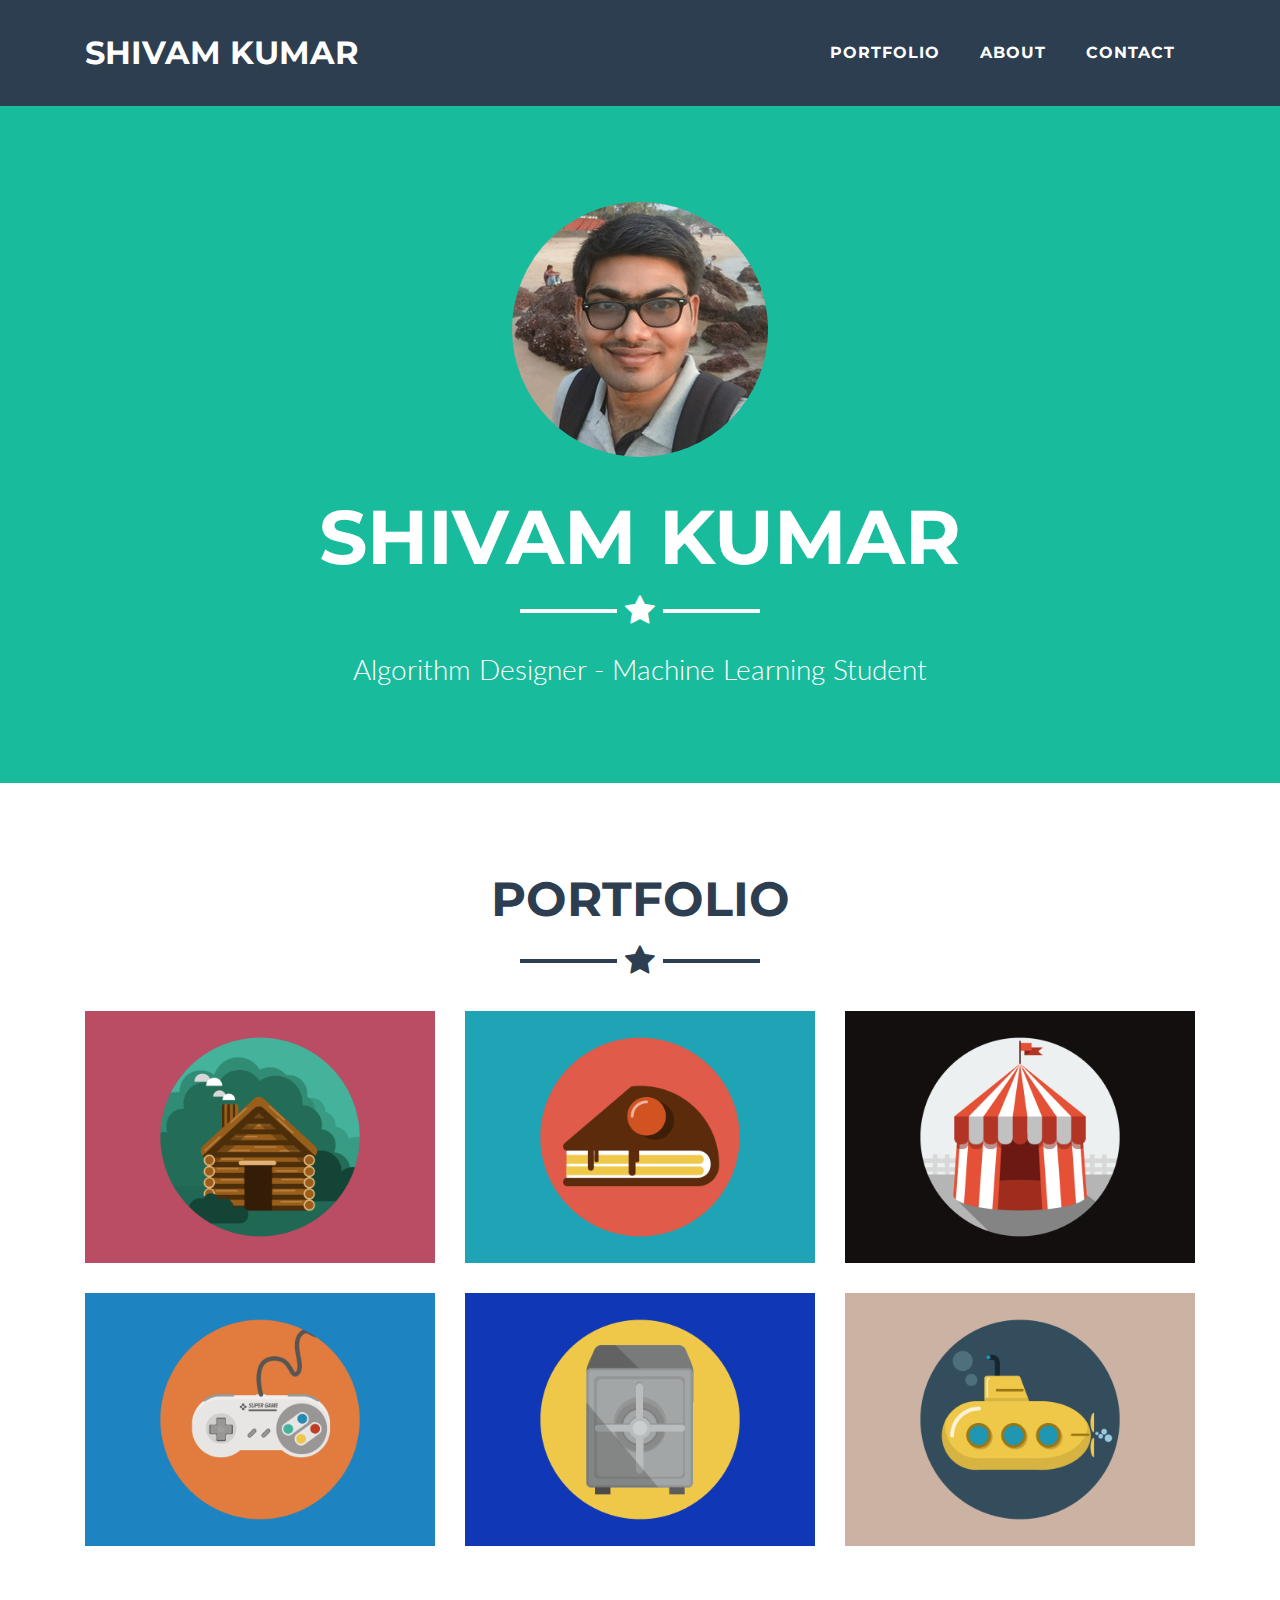
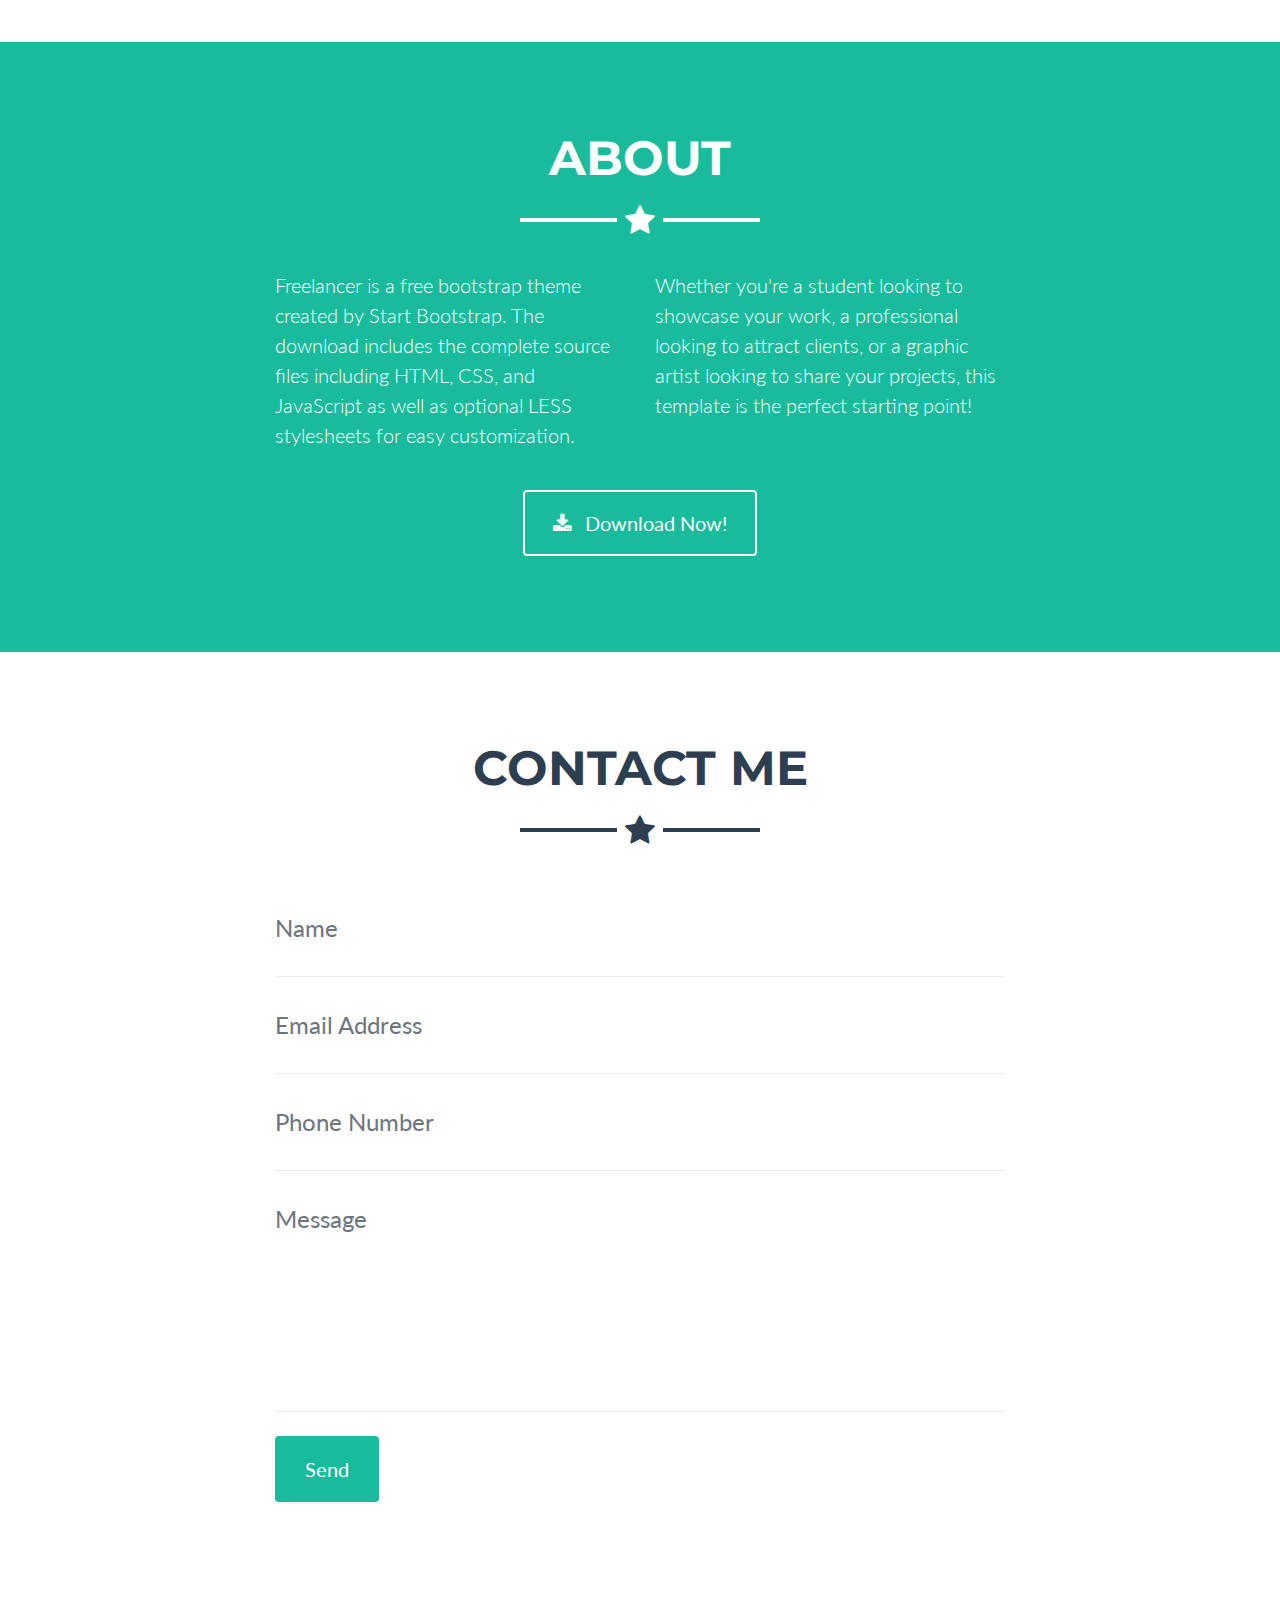
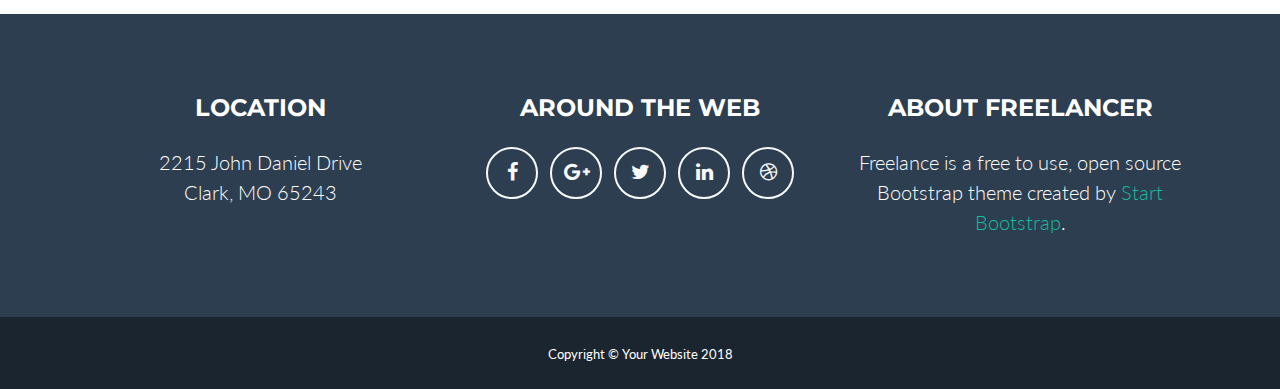
==== index.html @ f384fdad "Changed name and dp" ====
<!DOCTYPE html>
<html lang="en">

  <head>

    <meta charset="utf-8">
    <meta name="viewport" content="width=device-width, initial-scale=1, shrink-to-fit=no">
    <meta name="description" content="">
    <meta name="author" content="">

    <title>Shivam Kumar</title>

    <!-- Bootstrap core CSS -->
    <link href="vendor/bootstrap/css/bootstrap.min.css" rel="stylesheet">

    <!-- Custom fonts for this template -->
    <link href="vendor/font-awesome/css/font-awesome.min.css" rel="stylesheet" type="text/css">
    <link href="https://fonts.googleapis.com/css?family=Montserrat:400,700" rel="stylesheet" type="text/css">
    <link href="https://fonts.googleapis.com/css?family=Lato:400,700,400italic,700italic" rel="stylesheet" type="text/css">

    <!-- Plugin CSS -->
    <link href="vendor/magnific-popup/magnific-popup.css" rel="stylesheet" type="text/css">

    <!-- Custom styles for this template -->
    <link href="css/freelancer.min.css" rel="stylesheet">

  </head>

  <body id="page-top">

    <!-- Navigation -->
    <nav class="navbar navbar-expand-lg bg-secondary fixed-top text-uppercase" id="mainNav">
      <div class="container">
        <a class="navbar-brand js-scroll-trigger" href="#page-top">Shivam Kumar</a>
        <button class="navbar-toggler navbar-toggler-right text-uppercase bg-primary text-white rounded" type="button" data-toggle="collapse" data-target="#navbarResponsive" aria-controls="navbarResponsive" aria-expanded="false" aria-label="Toggle navigation">
          Menu
          <i class="fa fa-bars"></i>
        </button>
        <div class="collapse navbar-collapse" id="navbarResponsive">
          <ul class="navbar-nav ml-auto">
            <li class="nav-item mx-0 mx-lg-1">
              <a class="nav-link py-3 px-0 px-lg-3 rounded js-scroll-trigger" href="#portfolio">Portfolio</a>
            </li>
            <li class="nav-item mx-0 mx-lg-1">
              <a class="nav-link py-3 px-0 px-lg-3 rounded js-scroll-trigger" href="#about">About</a>
            </li>
            <li class="nav-item mx-0 mx-lg-1">
              <a class="nav-link py-3 px-0 px-lg-3 rounded js-scroll-trigger" href="#contact">Contact</a>
            </li>
          </ul>
        </div>
      </div>
    </nav>

    <!-- Header -->
    <header class="masthead bg-primary text-white text-center">
      <div class="container">
        <img class="img-fluid mb-5 d-block mx-auto rounded-circle" src="img/profile.png" alt="">
        <h1 class="text-uppercase mb-0">Shivam Kumar</h1>
        <hr class="star-light">
        <h2 class="font-weight-light mb-0">Algorithm Designer - Machine Learning Student </h2>
      </div>
    </header>

    <!-- Portfolio Grid Section -->
    <section class="portfolio" id="portfolio">
      <div class="container">
        <h2 class="text-center text-uppercase text-secondary mb-0">Portfolio</h2>
        <hr class="star-dark mb-5">
        <div class="row">
          <div class="col-md-6 col-lg-4">
            <a class="portfolio-item d-block mx-auto" href="#portfolio-modal-1">
              <div class="portfolio-item-caption d-flex position-absolute h-100 w-100">
                <div class="portfolio-item-caption-content my-auto w-100 text-center text-white">
                  <i class="fa fa-search-plus fa-3x"></i>
                </div>
              </div>
              <img class="img-fluid" src="img/portfolio/cabin.png" alt="">
            </a>
          </div>
          <div class="col-md-6 col-lg-4">
            <a class="portfolio-item d-block mx-auto" href="#portfolio-modal-2">
              <div class="portfolio-item-caption d-flex position-absolute h-100 w-100">
                <div class="portfolio-item-caption-content my-auto w-100 text-center text-white">
                  <i class="fa fa-search-plus fa-3x"></i>
                </div>
              </div>
              <img class="img-fluid" src="img/portfolio/cake.png" alt="">
            </a>
          </div>
          <div class="col-md-6 col-lg-4">
            <a class="portfolio-item d-block mx-auto" href="#portfolio-modal-3">
              <div class="portfolio-item-caption d-flex position-absolute h-100 w-100">
                <div class="portfolio-item-caption-content my-auto w-100 text-center text-white">
                  <i class="fa fa-search-plus fa-3x"></i>
                </div>
              </div>
              <img class="img-fluid" src="img/portfolio/circus.png" alt="">
            </a>
          </div>
          <div class="col-md-6 col-lg-4">
            <a class="portfolio-item d-block mx-auto" href="#portfolio-modal-4">
              <div class="portfolio-item-caption d-flex position-absolute h-100 w-100">
                <div class="portfolio-item-caption-content my-auto w-100 text-center text-white">
                  <i class="fa fa-search-plus fa-3x"></i>
                </div>
              </div>
              <img class="img-fluid" src="img/portfolio/game.png" alt="">
            </a>
          </div>
          <div class="col-md-6 col-lg-4">
            <a class="portfolio-item d-block mx-auto" href="#portfolio-modal-5">
              <div class="portfolio-item-caption d-flex position-absolute h-100 w-100">
                <div class="portfolio-item-caption-content my-auto w-100 text-center text-white">
                  <i class="fa fa-search-plus fa-3x"></i>
                </div>
              </div>
              <img class="img-fluid" src="img/portfolio/safe.png" alt="">
            </a>
          </div>
          <div class="col-md-6 col-lg-4">
            <a class="portfolio-item d-block mx-auto" href="#portfolio-modal-6">
              <div class="portfolio-item-caption d-flex position-absolute h-100 w-100">
                <div class="portfolio-item-caption-content my-auto w-100 text-center text-white">
                  <i class="fa fa-search-plus fa-3x"></i>
                </div>
              </div>
              <img class="img-fluid" src="img/portfolio/submarine.png" alt="">
            </a>
          </div>
        </div>
      </div>
    </section>

    <!-- About Section -->
    <section class="bg-primary text-white mb-0" id="about">
      <div class="container">
        <h2 class="text-center text-uppercase text-white">About</h2>
        <hr class="star-light mb-5">
        <div class="row">
          <div class="col-lg-4 ml-auto">
            <p class="lead">Freelancer is a free bootstrap theme created by Start Bootstrap. The download includes the complete source files including HTML, CSS, and JavaScript as well as optional LESS stylesheets for easy customization.</p>
          </div>
          <div class="col-lg-4 mr-auto">
            <p class="lead">Whether you're a student looking to showcase your work, a professional looking to attract clients, or a graphic artist looking to share your projects, this template is the perfect starting point!</p>
          </div>
        </div>
        <div class="text-center mt-4">
          <a class="btn btn-xl btn-outline-light" href="#">
            <i class="fa fa-download mr-2"></i>
            Download Now!
          </a>
        </div>
      </div>
    </section>

    <!-- Contact Section -->
    <section id="contact">
      <div class="container">
        <h2 class="text-center text-uppercase text-secondary mb-0">Contact Me</h2>
        <hr class="star-dark mb-5">
        <div class="row">
          <div class="col-lg-8 mx-auto">
            <!-- To configure the contact form email address, go to mail/contact_me.php and update the email address in the PHP file on line 19. -->
            <!-- The form should work on most web servers, but if the form is not working you may need to configure your web server differently. -->
            <form name="sentMessage" id="contactForm" novalidate="novalidate">
              <div class="control-group">
                <div class="form-group floating-label-form-group controls mb-0 pb-2">
                  <label>Name</label>
                  <input class="form-control" id="name" type="text" placeholder="Name" required="required" data-validation-required-message="Please enter your name.">
                  <p class="help-block text-danger"></p>
                </div>
              </div>
              <div class="control-group">
                <div class="form-group floating-label-form-group controls mb-0 pb-2">
                  <label>Email Address</label>
                  <input class="form-control" id="email" type="email" placeholder="Email Address" required="required" data-validation-required-message="Please enter your email address.">
                  <p class="help-block text-danger"></p>
                </div>
              </div>
              <div class="control-group">
                <div class="form-group floating-label-form-group controls mb-0 pb-2">
                  <label>Phone Number</label>
                  <input class="form-control" id="phone" type="tel" placeholder="Phone Number" required="required" data-validation-required-message="Please enter your phone number.">
                  <p class="help-block text-danger"></p>
                </div>
              </div>
              <div class="control-group">
                <div class="form-group floating-label-form-group controls mb-0 pb-2">
                  <label>Message</label>
                  <textarea class="form-control" id="message" rows="5" placeholder="Message" required="required" data-validation-required-message="Please enter a message."></textarea>
                  <p class="help-block text-danger"></p>
                </div>
              </div>
              <br>
              <div id="success"></div>
              <div class="form-group">
                <button type="submit" class="btn btn-primary btn-xl" id="sendMessageButton">Send</button>
              </div>
            </form>
          </div>
        </div>
      </div>
    </section>

    <!-- Footer -->
    <footer class="footer text-center">
      <div class="container">
        <div class="row">
          <div class="col-md-4 mb-5 mb-lg-0">
            <h4 class="text-uppercase mb-4">Location</h4>
            <p class="lead mb-0">2215 John Daniel Drive
              <br>Clark, MO 65243</p>
          </div>
          <div class="col-md-4 mb-5 mb-lg-0">
            <h4 class="text-uppercase mb-4">Around the Web</h4>
            <ul class="list-inline mb-0">
              <li class="list-inline-item">
                <a class="btn btn-outline-light btn-social text-center rounded-circle" href="#">
                  <i class="fa fa-fw fa-facebook"></i>
                </a>
              </li>
              <li class="list-inline-item">
                <a class="btn btn-outline-light btn-social text-center rounded-circle" href="#">
                  <i class="fa fa-fw fa-google-plus"></i>
                </a>
              </li>
              <li class="list-inline-item">
                <a class="btn btn-outline-light btn-social text-center rounded-circle" href="#">
                  <i class="fa fa-fw fa-twitter"></i>
                </a>
              </li>
              <li class="list-inline-item">
                <a class="btn btn-outline-light btn-social text-center rounded-circle" href="#">
                  <i class="fa fa-fw fa-linkedin"></i>
                </a>
              </li>
              <li class="list-inline-item">
                <a class="btn btn-outline-light btn-social text-center rounded-circle" href="#">
                  <i class="fa fa-fw fa-dribbble"></i>
                </a>
              </li>
            </ul>
          </div>
          <div class="col-md-4">
            <h4 class="text-uppercase mb-4">About Freelancer</h4>
            <p class="lead mb-0">Freelance is a free to use, open source Bootstrap theme created by
              <a href="http://startbootstrap.com">Start Bootstrap</a>.</p>
          </div>
        </div>
      </div>
    </footer>

    <div class="copyright py-4 text-center text-white">
      <div class="container">
        <small>Copyright &copy; Your Website 2018</small>
      </div>
    </div>

    <!-- Scroll to Top Button (Only visible on small and extra-small screen sizes) -->
    <div class="scroll-to-top d-lg-none position-fixed ">
      <a class="js-scroll-trigger d-block text-center text-white rounded" href="#page-top">
        <i class="fa fa-chevron-up"></i>
      </a>
    </div>

    <!-- Portfolio Modals -->

    <!-- Portfolio Modal 1 -->
    <div class="portfolio-modal mfp-hide" id="portfolio-modal-1">
      <div class="portfolio-modal-dialog bg-white">
        <a class="close-button d-none d-md-block portfolio-modal-dismiss" href="#">
          <i class="fa fa-3x fa-times"></i>
        </a>
        <div class="container text-center">
          <div class="row">
            <div class="col-lg-8 mx-auto">
              <h2 class="text-secondary text-uppercase mb-0">Project Name</h2>
              <hr class="star-dark mb-5">
              <img class="img-fluid mb-5" src="img/portfolio/cabin.png" alt="">
              <p class="mb-5">Lorem ipsum dolor sit amet, consectetur adipisicing elit. Mollitia neque assumenda ipsam nihil, molestias magnam, recusandae quos quis inventore quisquam velit asperiores, vitae? Reprehenderit soluta, eos quod consequuntur itaque. Nam.</p>
              <a class="btn btn-primary btn-lg rounded-pill portfolio-modal-dismiss" href="#">
                <i class="fa fa-close"></i>
                Close Project</a>
            </div>
          </div>
        </div>
      </div>
    </div>

    <!-- Portfolio Modal 2 -->
    <div class="portfolio-modal mfp-hide" id="portfolio-modal-2">
      <div class="portfolio-modal-dialog bg-white">
        <a class="close-button d-none d-md-block portfolio-modal-dismiss" href="#">
          <i class="fa fa-3x fa-times"></i>
        </a>
        <div class="container text-center">
          <div class="row">
            <div class="col-lg-8 mx-auto">
              <h2 class="text-secondary text-uppercase mb-0">Project Name</h2>
              <hr class="star-dark mb-5">
              <img class="img-fluid mb-5" src="img/portfolio/cake.png" alt="">
              <p class="mb-5">Lorem ipsum dolor sit amet, consectetur adipisicing elit. Mollitia neque assumenda ipsam nihil, molestias magnam, recusandae quos quis inventore quisquam velit asperiores, vitae? Reprehenderit soluta, eos quod consequuntur itaque. Nam.</p>
              <a class="btn btn-primary btn-lg rounded-pill portfolio-modal-dismiss" href="#">
                <i class="fa fa-close"></i>
                Close Project</a>
            </div>
          </div>
        </div>
      </div>
    </div>

    <!-- Portfolio Modal 3 -->
    <div class="portfolio-modal mfp-hide" id="portfolio-modal-3">
      <div class="portfolio-modal-dialog bg-white">
        <a class="close-button d-none d-md-block portfolio-modal-dismiss" href="#">
          <i class="fa fa-3x fa-times"></i>
        </a>
        <div class="container text-center">
          <div class="row">
            <div class="col-lg-8 mx-auto">
              <h2 class="text-secondary text-uppercase mb-0">Project Name</h2>
              <hr class="star-dark mb-5">
              <img class="img-fluid mb-5" src="img/portfolio/circus.png" alt="">
              <p class="mb-5">Lorem ipsum dolor sit amet, consectetur adipisicing elit. Mollitia neque assumenda ipsam nihil, molestias magnam, recusandae quos quis inventore quisquam velit asperiores, vitae? Reprehenderit soluta, eos quod consequuntur itaque. Nam.</p>
              <a class="btn btn-primary btn-lg rounded-pill portfolio-modal-dismiss" href="#">
                <i class="fa fa-close"></i>
                Close Project</a>
            </div>
          </div>
        </div>
      </div>
    </div>

    <!-- Portfolio Modal 4 -->
    <div class="portfolio-modal mfp-hide" id="portfolio-modal-4">
      <div class="portfolio-modal-dialog bg-white">
        <a class="close-button d-none d-md-block portfolio-modal-dismiss" href="#">
          <i class="fa fa-3x fa-times"></i>
        </a>
        <div class="container text-center">
          <div class="row">
            <div class="col-lg-8 mx-auto">
              <h2 class="text-secondary text-uppercase mb-0">Project Name</h2>
              <hr class="star-dark mb-5">
              <img class="img-fluid mb-5" src="img/portfolio/game.png" alt="">
              <p class="mb-5">Lorem ipsum dolor sit amet, consectetur adipisicing elit. Mollitia neque assumenda ipsam nihil, molestias magnam, recusandae quos quis inventore quisquam velit asperiores, vitae? Reprehenderit soluta, eos quod consequuntur itaque. Nam.</p>
              <a class="btn btn-primary btn-lg rounded-pill portfolio-modal-dismiss" href="#">
                <i class="fa fa-close"></i>
                Close Project</a>
            </div>
          </div>
        </div>
      </div>
    </div>

    <!-- Portfolio Modal 5 -->
    <div class="portfolio-modal mfp-hide" id="portfolio-modal-5">
      <div class="portfolio-modal-dialog bg-white">
        <a class="close-button d-none d-md-block portfolio-modal-dismiss" href="#">
          <i class="fa fa-3x fa-times"></i>
        </a>
        <div class="container text-center">
          <div class="row">
            <div class="col-lg-8 mx-auto">
              <h2 class="text-secondary text-uppercase mb-0">Project Name</h2>
              <hr class="star-dark mb-5">
              <img class="img-fluid mb-5" src="img/portfolio/safe.png" alt="">
              <p class="mb-5">Lorem ipsum dolor sit amet, consectetur adipisicing elit. Mollitia neque assumenda ipsam nihil, molestias magnam, recusandae quos quis inventore quisquam velit asperiores, vitae? Reprehenderit soluta, eos quod consequuntur itaque. Nam.</p>
              <a class="btn btn-primary btn-lg rounded-pill portfolio-modal-dismiss" href="#">
                <i class="fa fa-close"></i>
                Close Project</a>
            </div>
          </div>
        </div>
      </div>
    </div>

    <!-- Portfolio Modal 6 -->
    <div class="portfolio-modal mfp-hide" id="portfolio-modal-6">
      <div class="portfolio-modal-dialog bg-white">
        <a class="close-button d-none d-md-block portfolio-modal-dismiss" href="#">
          <i class="fa fa-3x fa-times"></i>
        </a>
        <div class="container text-center">
          <div class="row">
            <div class="col-lg-8 mx-auto">
              <h2 class="text-secondary text-uppercase mb-0">Project Name</h2>
              <hr class="star-dark mb-5">
              <img class="img-fluid mb-5" src="img/portfolio/submarine.png" alt="">
              <p class="mb-5">Lorem ipsum dolor sit amet, consectetur adipisicing elit. Mollitia neque assumenda ipsam nihil, molestias magnam, recusandae quos quis inventore quisquam velit asperiores, vitae? Reprehenderit soluta, eos quod consequuntur itaque. Nam.</p>
              <a class="btn btn-primary btn-lg rounded-pill portfolio-modal-dismiss" href="#">
                <i class="fa fa-close"></i>
                Close Project</a>
            </div>
          </div>
        </div>
      </div>
    </div>

    <!-- Bootstrap core JavaScript -->
    <script src="vendor/jquery/jquery.min.js"></script>
    <script src="vendor/bootstrap/js/bootstrap.bundle.min.js"></script>

    <!-- Plugin JavaScript -->
    <script src="vendor/jquery-easing/jquery.easing.min.js"></script>
    <script src="vendor/magnific-popup/jquery.magnific-popup.min.js"></script>

    <!-- Contact Form JavaScript -->
    <script src="js/jqBootstrapValidation.js"></script>
    <script src="js/contact_me.js"></script>

    <!-- Custom scripts for this template -->
    <script src="js/freelancer.min.js"></script>

  </body>

</html>
---- css/freelancer.min.css ----
body{font-family:Lato}h1,h2,h3,h4,h5,h6{font-weight:700;font-family:Montserrat}hr.star-dark,hr.star-light{max-width:15rem;padding:0;text-align:center;border:none;border-top:solid .25rem;margin-top:2.5rem;margin-bottom:2.5rem}hr.star-dark:after,hr.star-light:after{position:relative;top:-.8em;display:inline-block;padding:0 .25em;content:'\f005';font-family:FontAwesome;font-size:2em}hr.star-light{border-color:#fff}hr.star-light:after{color:#fff;background-color:#18bc9c}hr.star-dark{border-color:#2c3e50}hr.star-dark:after{color:#2c3e50;background-color:#fff}section{padding:6rem 0}section h2{font-size:2.25rem;line-height:2rem}@media (min-width:992px){section h2{font-size:3rem;line-height:2.5rem}}.btn-xl{padding:1rem 1.75rem;font-size:1.25rem}.btn-social{width:3.25rem;height:3.25rem;font-size:1.25rem;line-height:2rem}.scroll-to-top{z-index:1042;right:1rem;bottom:1rem;display:none}.scroll-to-top a{width:3.5rem;height:3.5rem;background-color:rgba(33,37,41,.5);line-height:3.1rem}#mainNav{padding-top:1rem;padding-bottom:1rem;font-weight:700;font-family:Montserrat}#mainNav .navbar-brand{color:#fff}#mainNav .navbar-nav{margin-top:1rem;letter-spacing:.0625rem}#mainNav .navbar-nav li.nav-item a.nav-link{color:#fff}#mainNav .navbar-nav li.nav-item a.nav-link:hover{color:#18bc9c}#mainNav .navbar-nav li.nav-item a.nav-link:active,#mainNav .navbar-nav li.nav-item a.nav-link:focus{color:#fff}#mainNav .navbar-nav li.nav-item a.nav-link.active{color:#18bc9c}#mainNav .navbar-toggler{font-size:80%;padding:.8rem}@media (min-width:992px){#mainNav{padding-top:1.5rem;padding-bottom:1.5rem;-webkit-transition:padding-top .3s,padding-bottom .3s;-moz-transition:padding-top .3s,padding-bottom .3s;transition:padding-top .3s,padding-bottom .3s}#mainNav .navbar-brand{font-size:2em;-webkit-transition:font-size .3s;-moz-transition:font-size .3s;transition:font-size .3s}#mainNav .navbar-nav{margin-top:0}#mainNav .navbar-nav>li.nav-item>a.nav-link.active{color:#fff;background:#18bc9c}#mainNav .navbar-nav>li.nav-item>a.nav-link.active:active,#mainNav .navbar-nav>li.nav-item>a.nav-link.active:focus,#mainNav .navbar-nav>li.nav-item>a.nav-link.active:hover{color:#fff;background:#18bc9c}#mainNav.navbar-shrink{padding-top:.5rem;padding-bottom:.5rem}#mainNav.navbar-shrink .navbar-brand{font-size:1.5em}}header.masthead{padding-top:calc(6rem + 72px);padding-bottom:6rem}header.masthead h1{font-size:3rem;line-height:3rem}header.masthead h2{font-size:1.3rem;font-family:Lato}@media (min-width:992px){header.masthead{padding-top:calc(6rem + 106px);padding-bottom:6rem}header.masthead h1{font-size:4.75em;line-height:4rem}header.masthead h2{font-size:1.75em}}.portfolio{margin-bottom:-15px}.portfolio .portfolio-item{position:relative;display:block;max-width:25rem;margin-bottom:15px}.portfolio .portfolio-item .portfolio-item-caption{-webkit-transition:all ease .5s;-moz-transition:all ease .5s;transition:all ease .5s;opacity:0;background-color:rgba(24,188,156,.9)}.portfolio .portfolio-item .portfolio-item-caption:hover{opacity:1}.portfolio .portfolio-item .portfolio-item-caption .portfolio-item-caption-content{font-size:1.5rem}@media (min-width:576px){.portfolio{margin-bottom:-30px}.portfolio .portfolio-item{margin-bottom:30px}}.portfolio-modal .portfolio-modal-dialog{padding:3rem 1rem;min-height:calc(100vh - 2rem);margin:1rem calc(1rem - 8px);position:relative;z-index:2;-moz-box-shadow:0 0 3rem 1rem rgba(0,0,0,.5);-webkit-box-shadow:0 0 3rem 1rem rgba(0,0,0,.5);box-shadow:0 0 3rem 1rem rgba(0,0,0,.5)}.portfolio-modal .portfolio-modal-dialog .close-button{position:absolute;top:2rem;right:2rem}.portfolio-modal .portfolio-modal-dialog .close-button i{line-height:38px}.portfolio-modal .portfolio-modal-dialog h2{font-size:2rem}@media (min-width:768px){.portfolio-modal .portfolio-modal-dialog{min-height:100vh;padding:5rem;margin:3rem calc(3rem - 8px)}.portfolio-modal .portfolio-modal-dialog h2{font-size:3rem}}.floating-label-form-group{position:relative;border-bottom:1px solid #e9ecef}.floating-label-form-group input,.floating-label-form-group textarea{font-size:1.5em;position:relative;z-index:1;padding-right:0;padding-left:0;resize:none;border:none;border-radius:0;background:0 0;box-shadow:none!important}.floating-label-form-group label{font-size:.85em;line-height:1.764705882em;position:relative;z-index:0;top:2em;display:block;margin:0;-webkit-transition:top .3s ease,opacity .3s ease;-moz-transition:top .3s ease,opacity .3s ease;-ms-transition:top .3s ease,opacity .3s ease;transition:top .3s ease,opacity .3s ease;vertical-align:middle;vertical-align:baseline;opacity:0}.floating-label-form-group:not(:first-child){padding-left:14px;border-left:1px solid #e9ecef}.floating-label-form-group-with-value label{top:0;opacity:1}.floating-label-form-group-with-focus label{color:#18bc9c}form .row:first-child .floating-label-form-group{border-top:1px solid #e9ecef}.footer{padding-top:5rem;padding-bottom:5rem;background-color:#2c3e50;color:#fff}.copyright{background-color:#1a252f}a{color:#18bc9c}a:active,a:focus,a:hover{color:#128f76}.btn{border-width:2px}.bg-primary{background-color:#18bc9c!important}.bg-secondary{background-color:#2c3e50!important}.text-primary{color:#18bc9c!important}.text-secondary{color:#2c3e50!important}.btn-primary{background-color:#18bc9c;border-color:#18bc9c}.btn-primary:active,.btn-primary:focus,.btn-primary:hover{background-color:#128f76;border-color:#128f76}.btn-secondary{background-color:#2c3e50;border-color:#2c3e50}.btn-secondary:active,.btn-secondary:focus,.btn-secondary:hover{background-color:#1a252f;border-color:#1a252f}
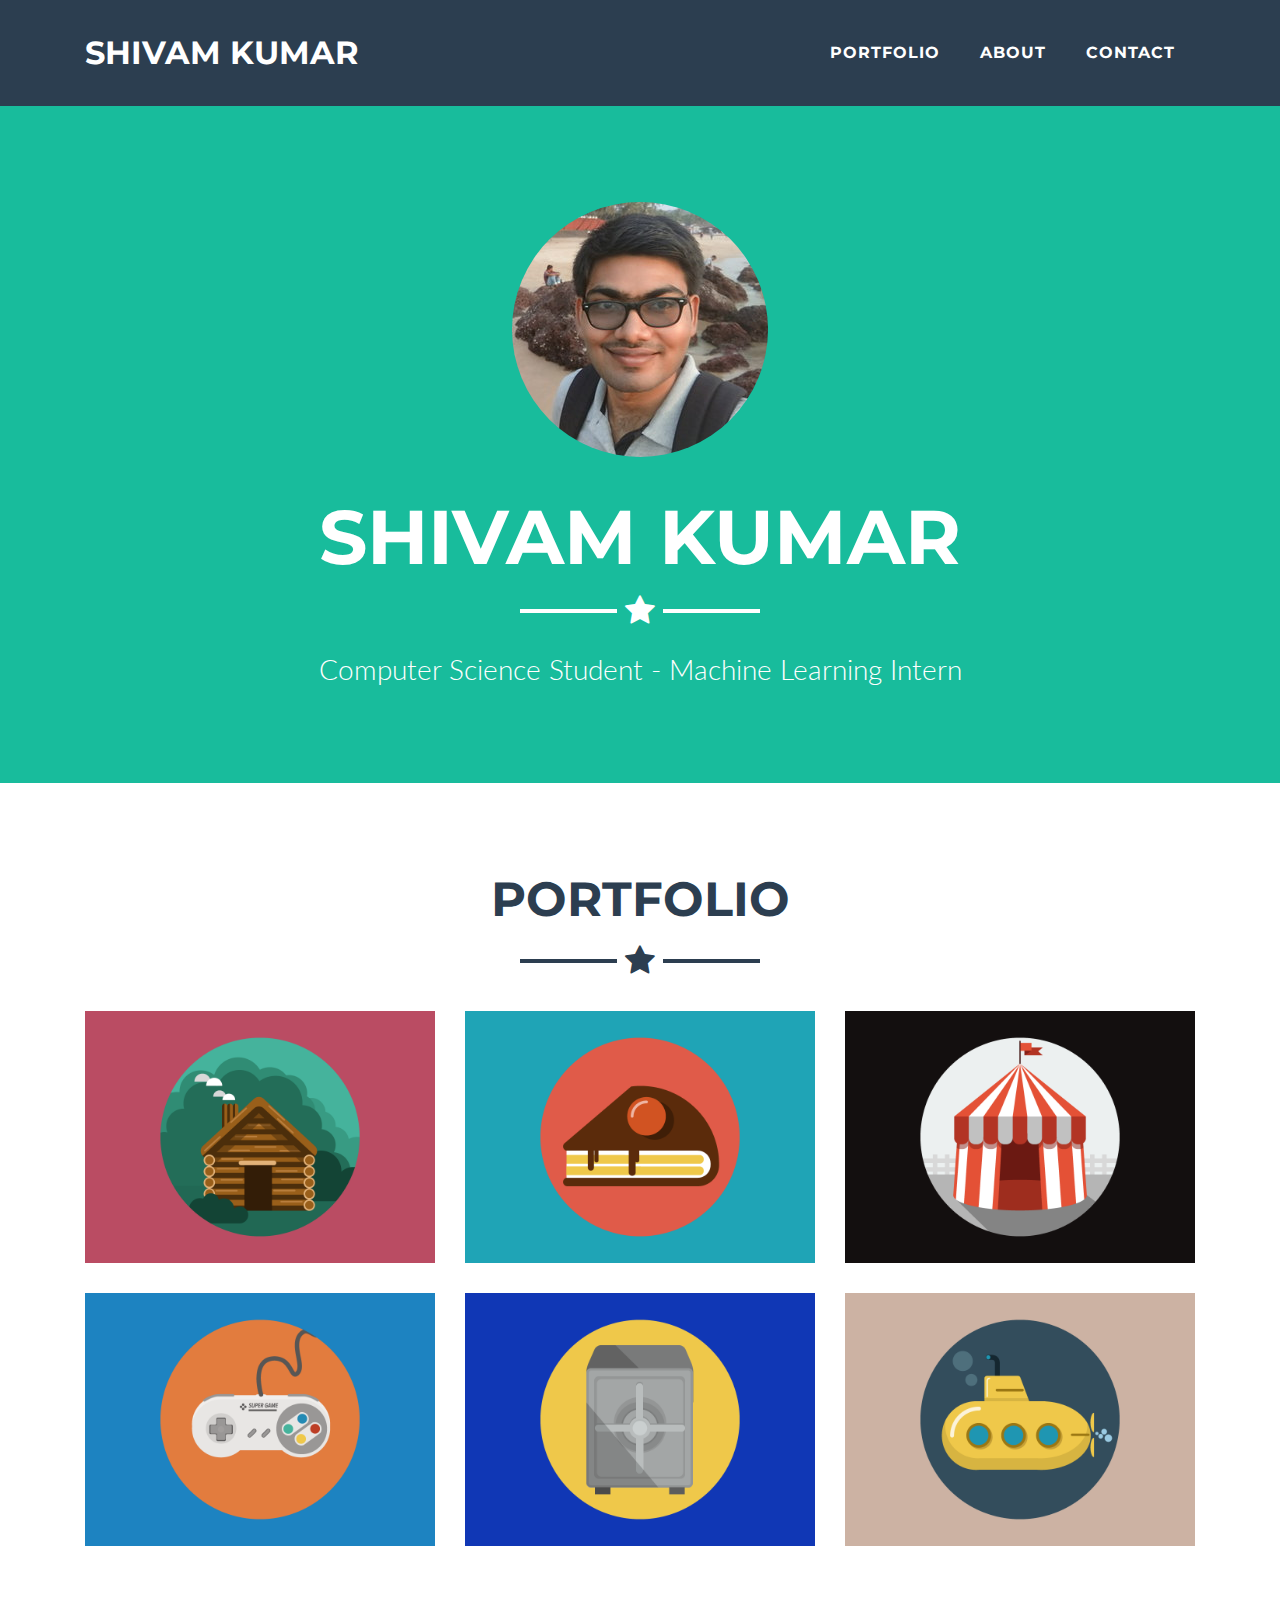
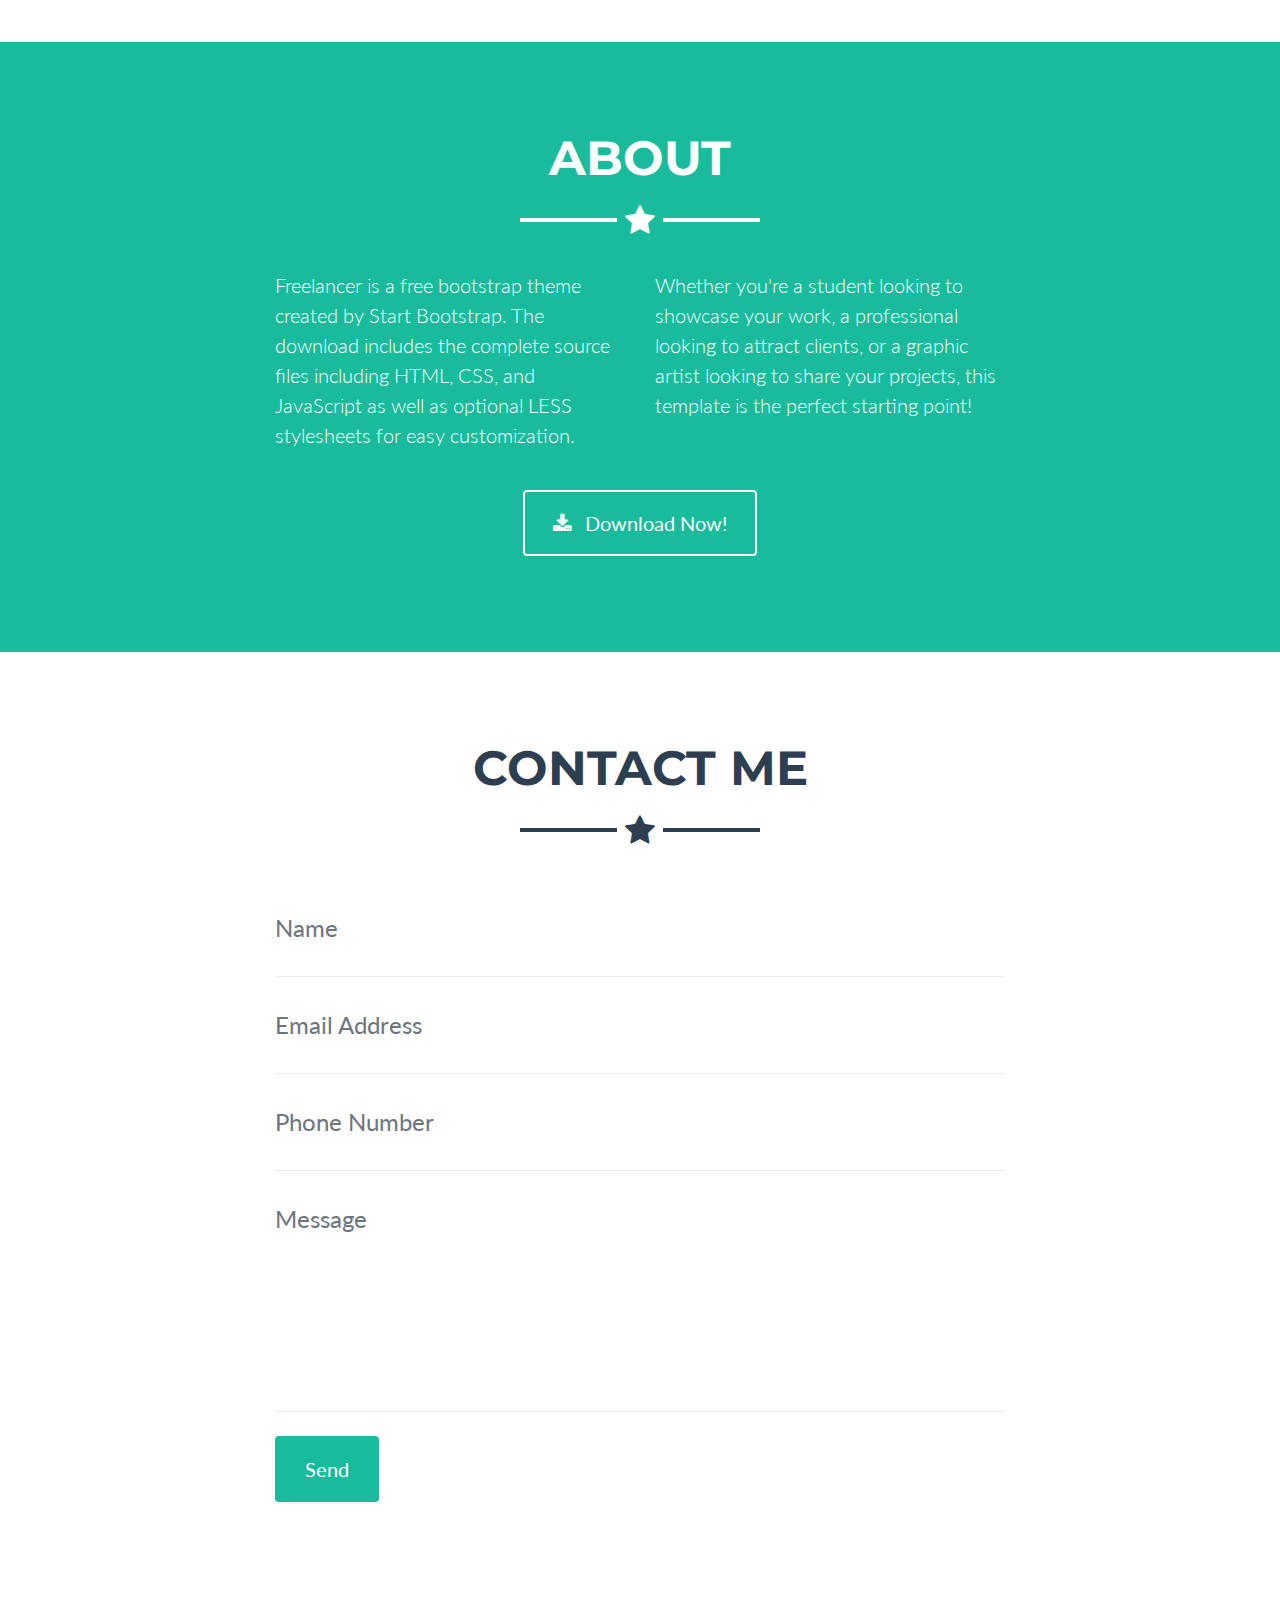
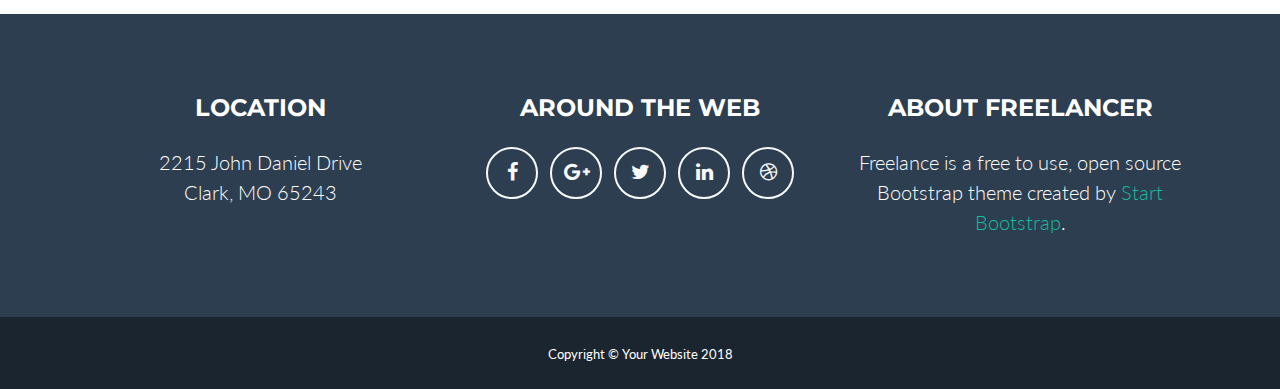
==== commit 2aae1ae5: "some modification in about" ====
--- a/index.html
+++ b/index.html
@@ -58,7 +58,7 @@
         <img class="img-fluid mb-5 d-block mx-auto rounded-circle" src="img/profile.png" alt="">
         <h1 class="text-uppercase mb-0">Shivam Kumar</h1>
         <hr class="star-light">
-        <h2 class="font-weight-light mb-0">Algorithm Designer - Machine Learning Student </h2>
+        <h2 class="font-weight-light mb-0">Computer Science Student - Machine Learning Intern </h2>
       </div>
     </header>
 
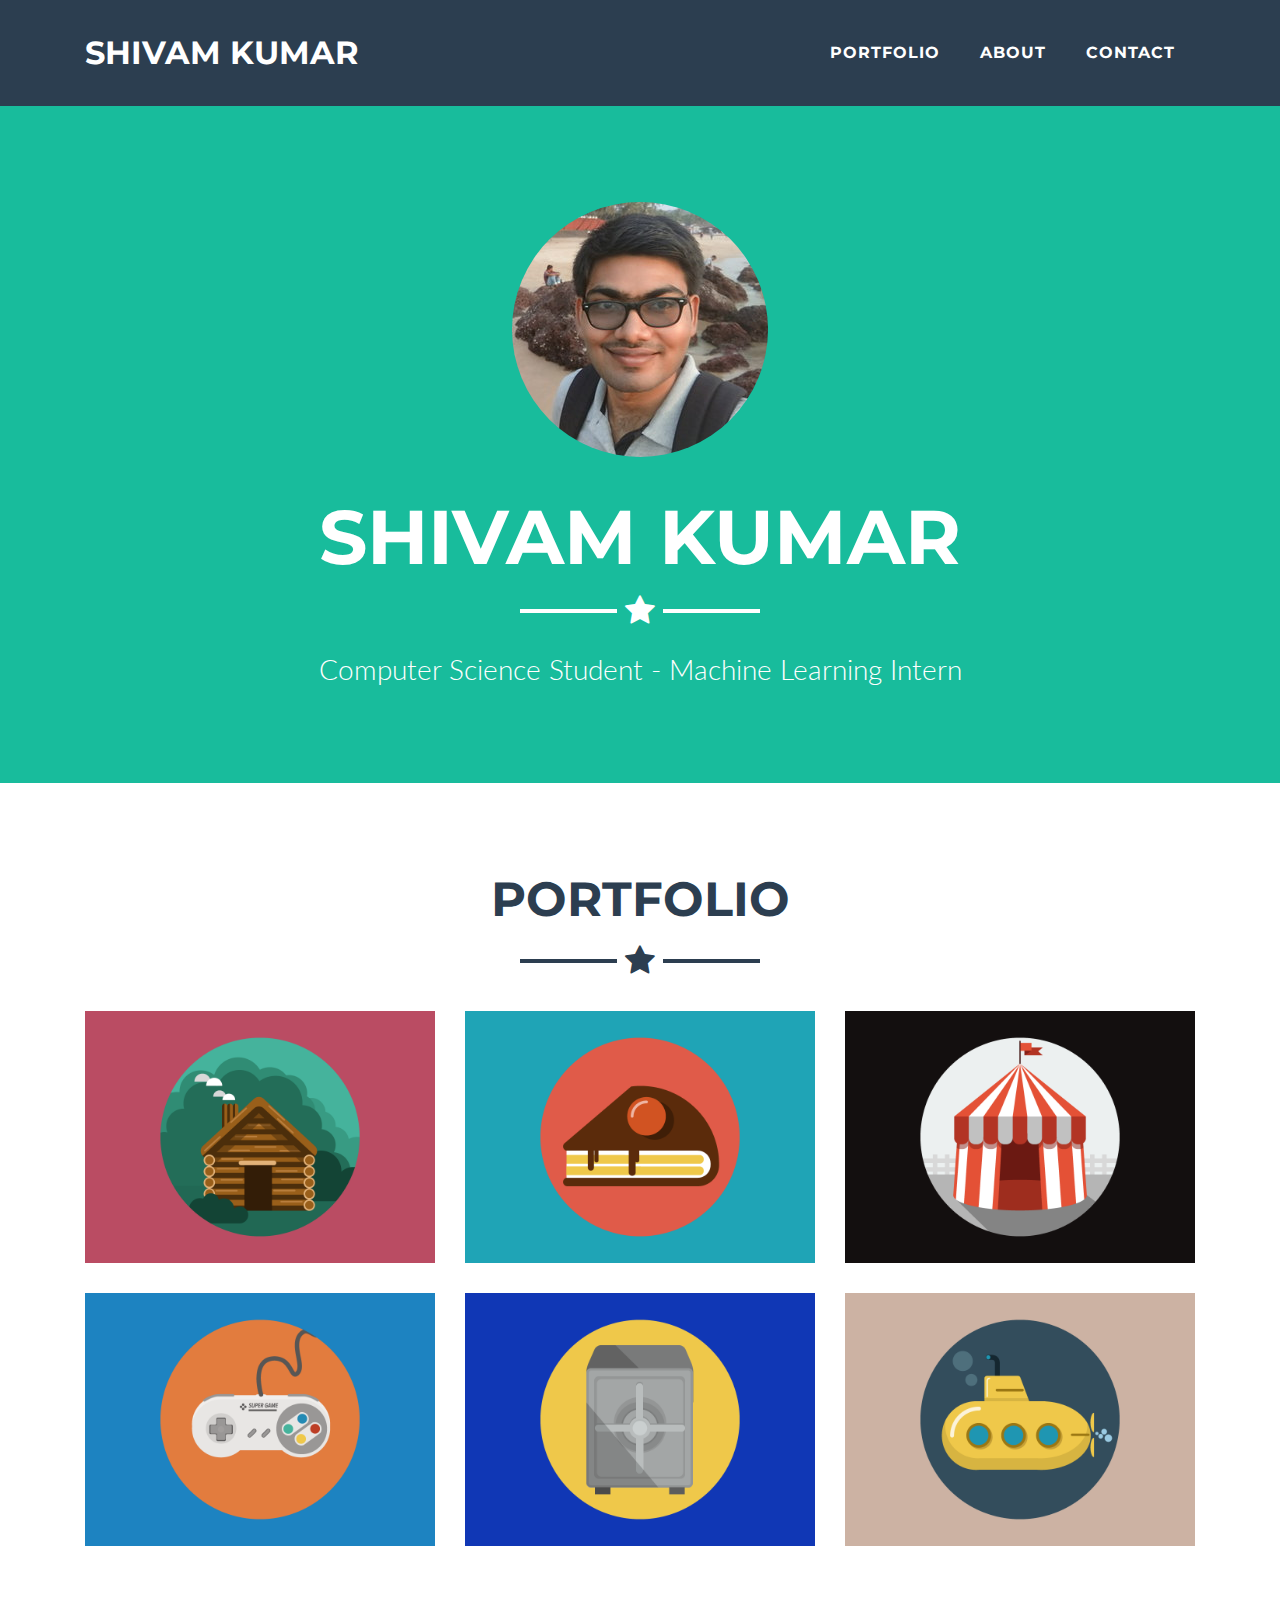
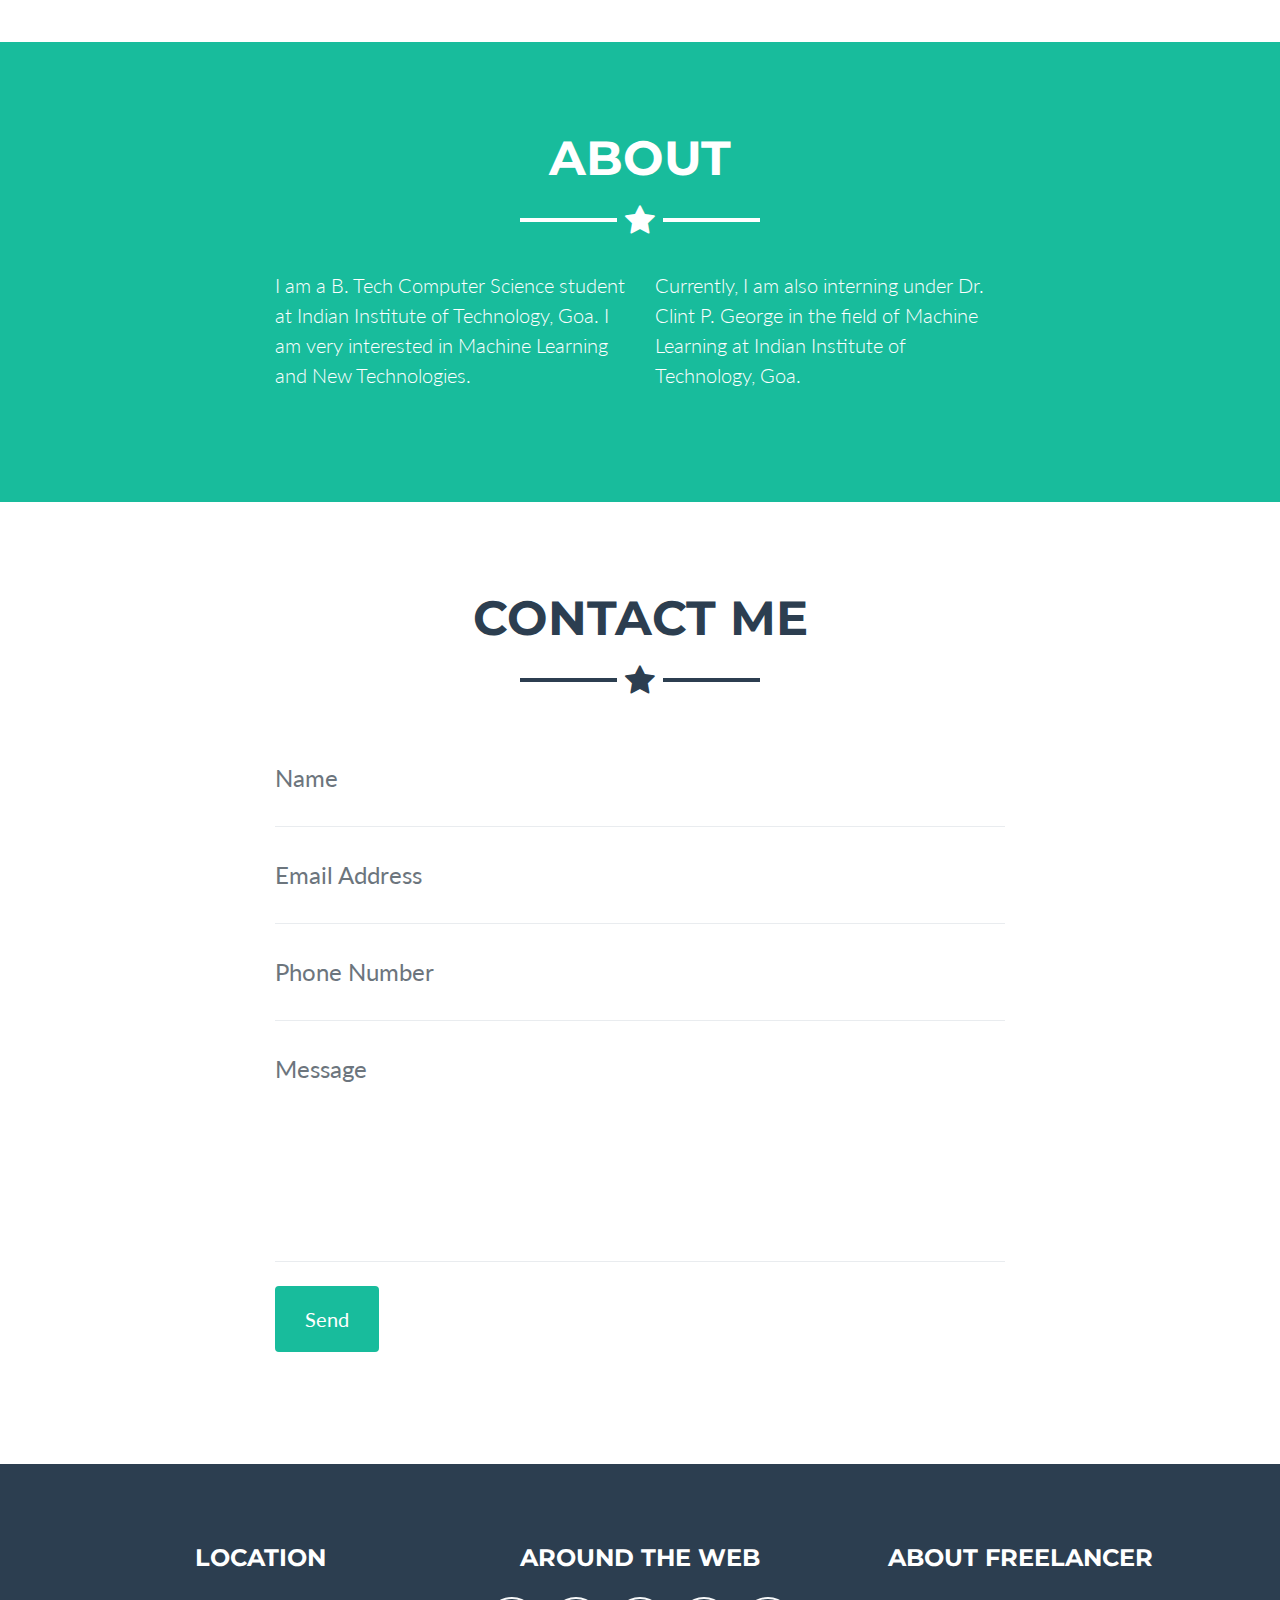
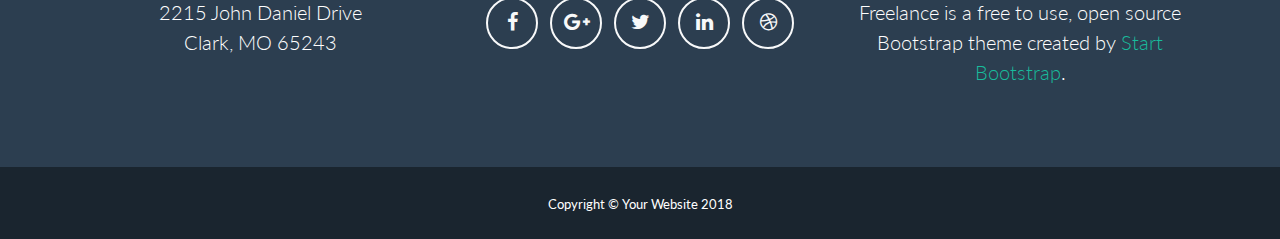
==== commit b17de903: "Added about" ====
--- a/index.html
+++ b/index.html
@@ -139,17 +139,11 @@
         <hr class="star-light mb-5">
         <div class="row">
           <div class="col-lg-4 ml-auto">
-            <p class="lead">Freelancer is a free bootstrap theme created by Start Bootstrap. The download includes the complete source files including HTML, CSS, and JavaScript as well as optional LESS stylesheets for easy customization.</p>
+            <p class="lead">I am a B. Tech Computer Science student at Indian Institute of Technology, Goa. I am very interested in Machine Learning and New Technologies.</p>
           </div>
           <div class="col-lg-4 mr-auto">
-            <p class="lead">Whether you're a student looking to showcase your work, a professional looking to attract clients, or a graphic artist looking to share your projects, this template is the perfect starting point!</p>
-          </div>
-        </div>
-        <div class="text-center mt-4">
-          <a class="btn btn-xl btn-outline-light" href="#">
-            <i class="fa fa-download mr-2"></i>
-            Download Now!
-          </a>
+            <p class="lead">Currently, I am also interning under Dr. Clint P. George in the field of Machine Learning at Indian Institute of Technology, Goa.</p>
+          </div>
         </div>
       </div>
     </section>
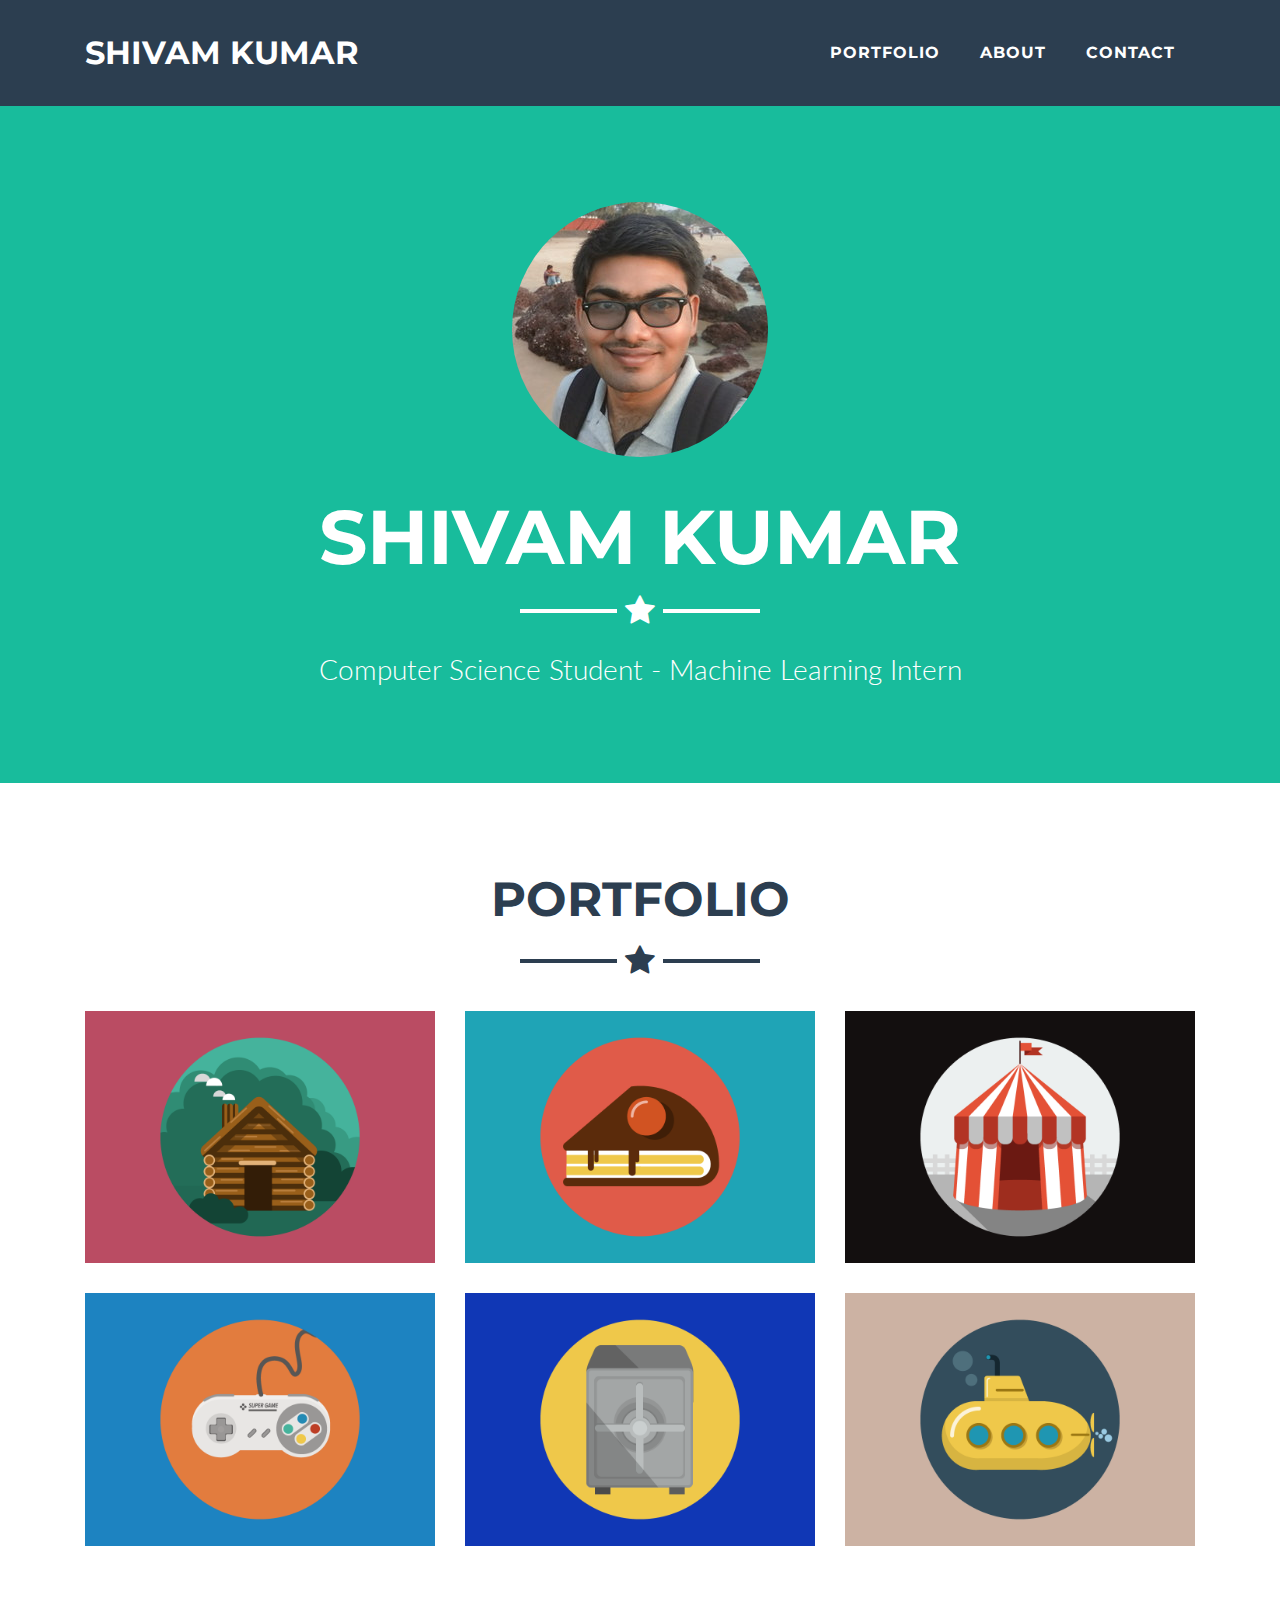
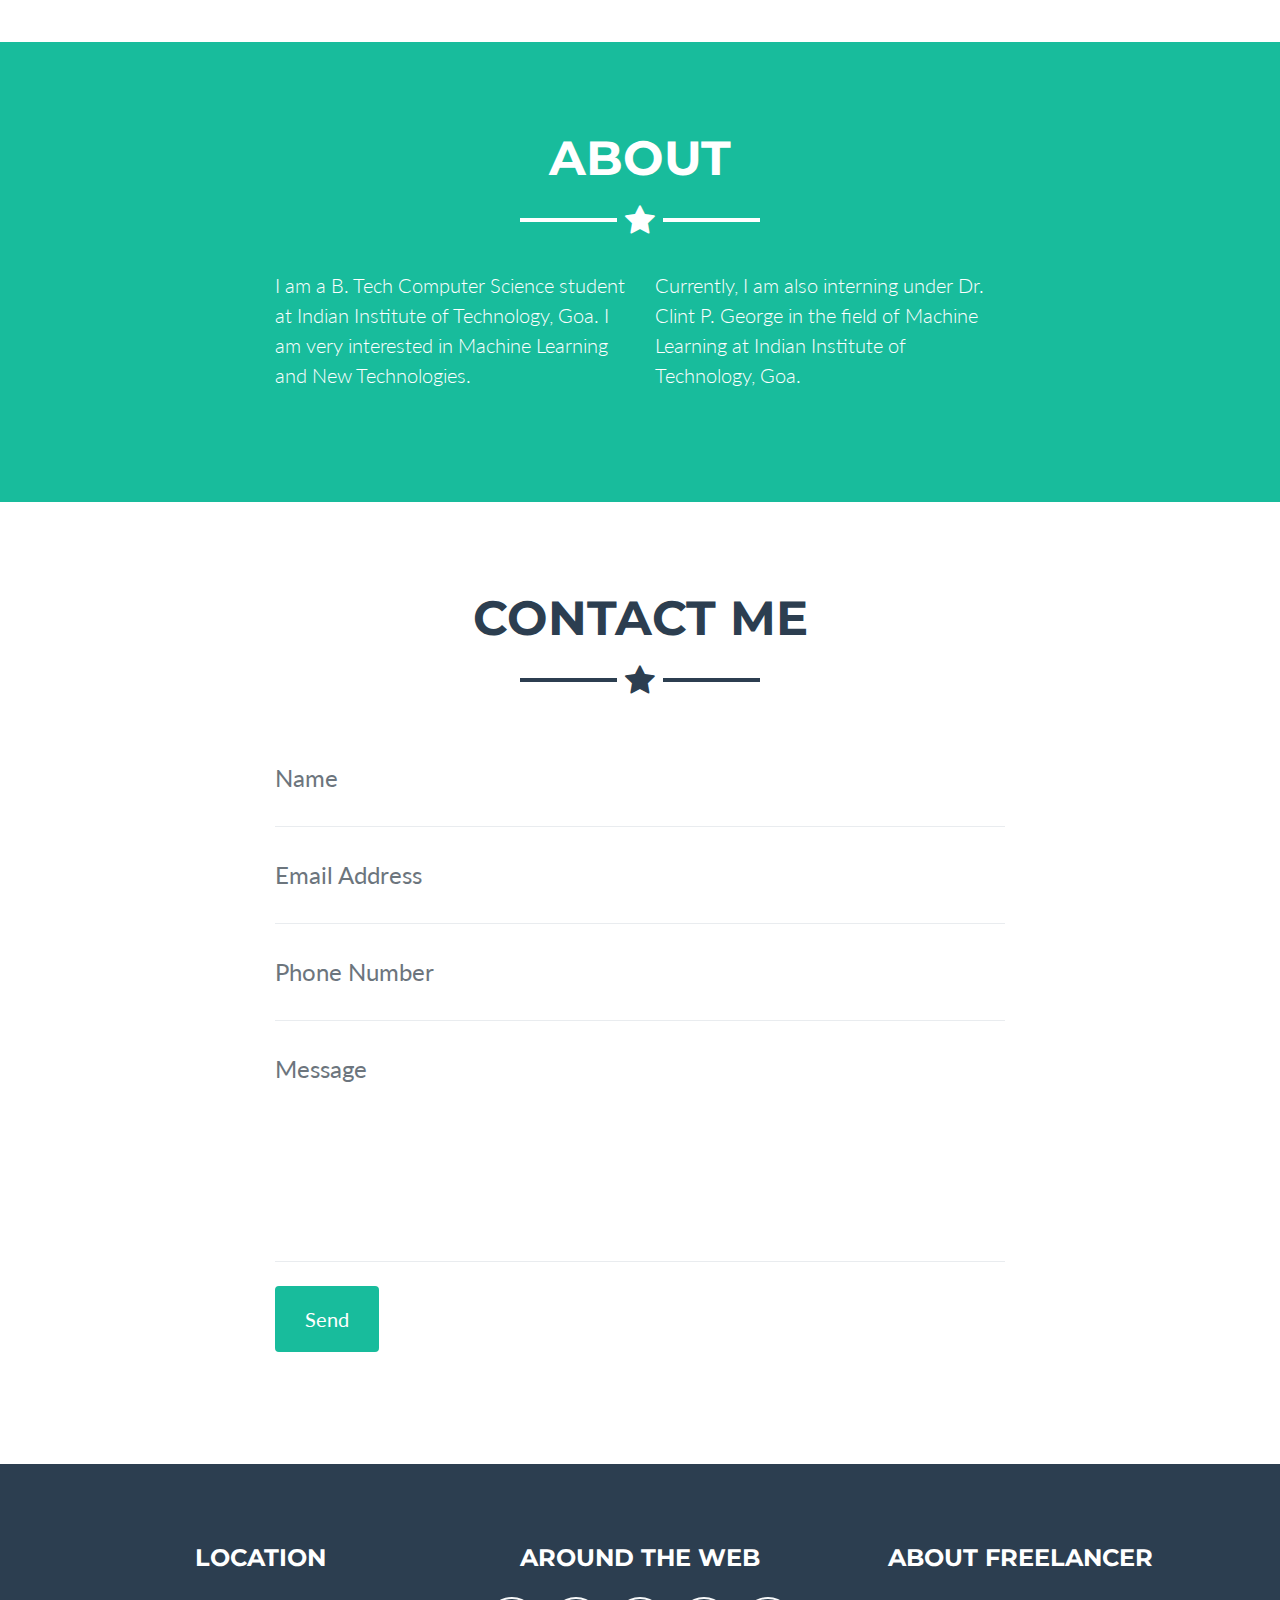
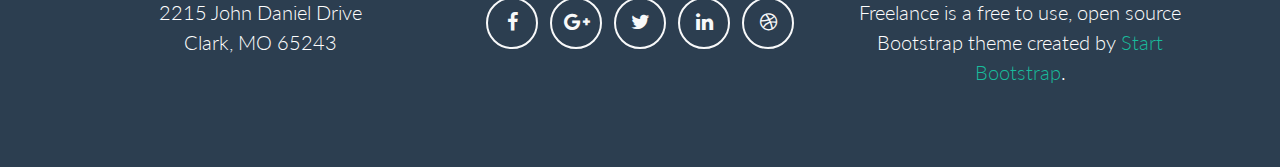
==== commit 103f8345: "Removed copyright section" ====
--- a/index.html
+++ b/index.html
@@ -245,12 +245,6 @@
       </div>
     </footer>
 
-    <div class="copyright py-4 text-center text-white">
-      <div class="container">
-        <small>Copyright &copy; Your Website 2018</small>
-      </div>
-    </div>
-
     <!-- Scroll to Top Button (Only visible on small and extra-small screen sizes) -->
     <div class="scroll-to-top d-lg-none position-fixed ">
       <a class="js-scroll-trigger d-block text-center text-white rounded" href="#page-top">
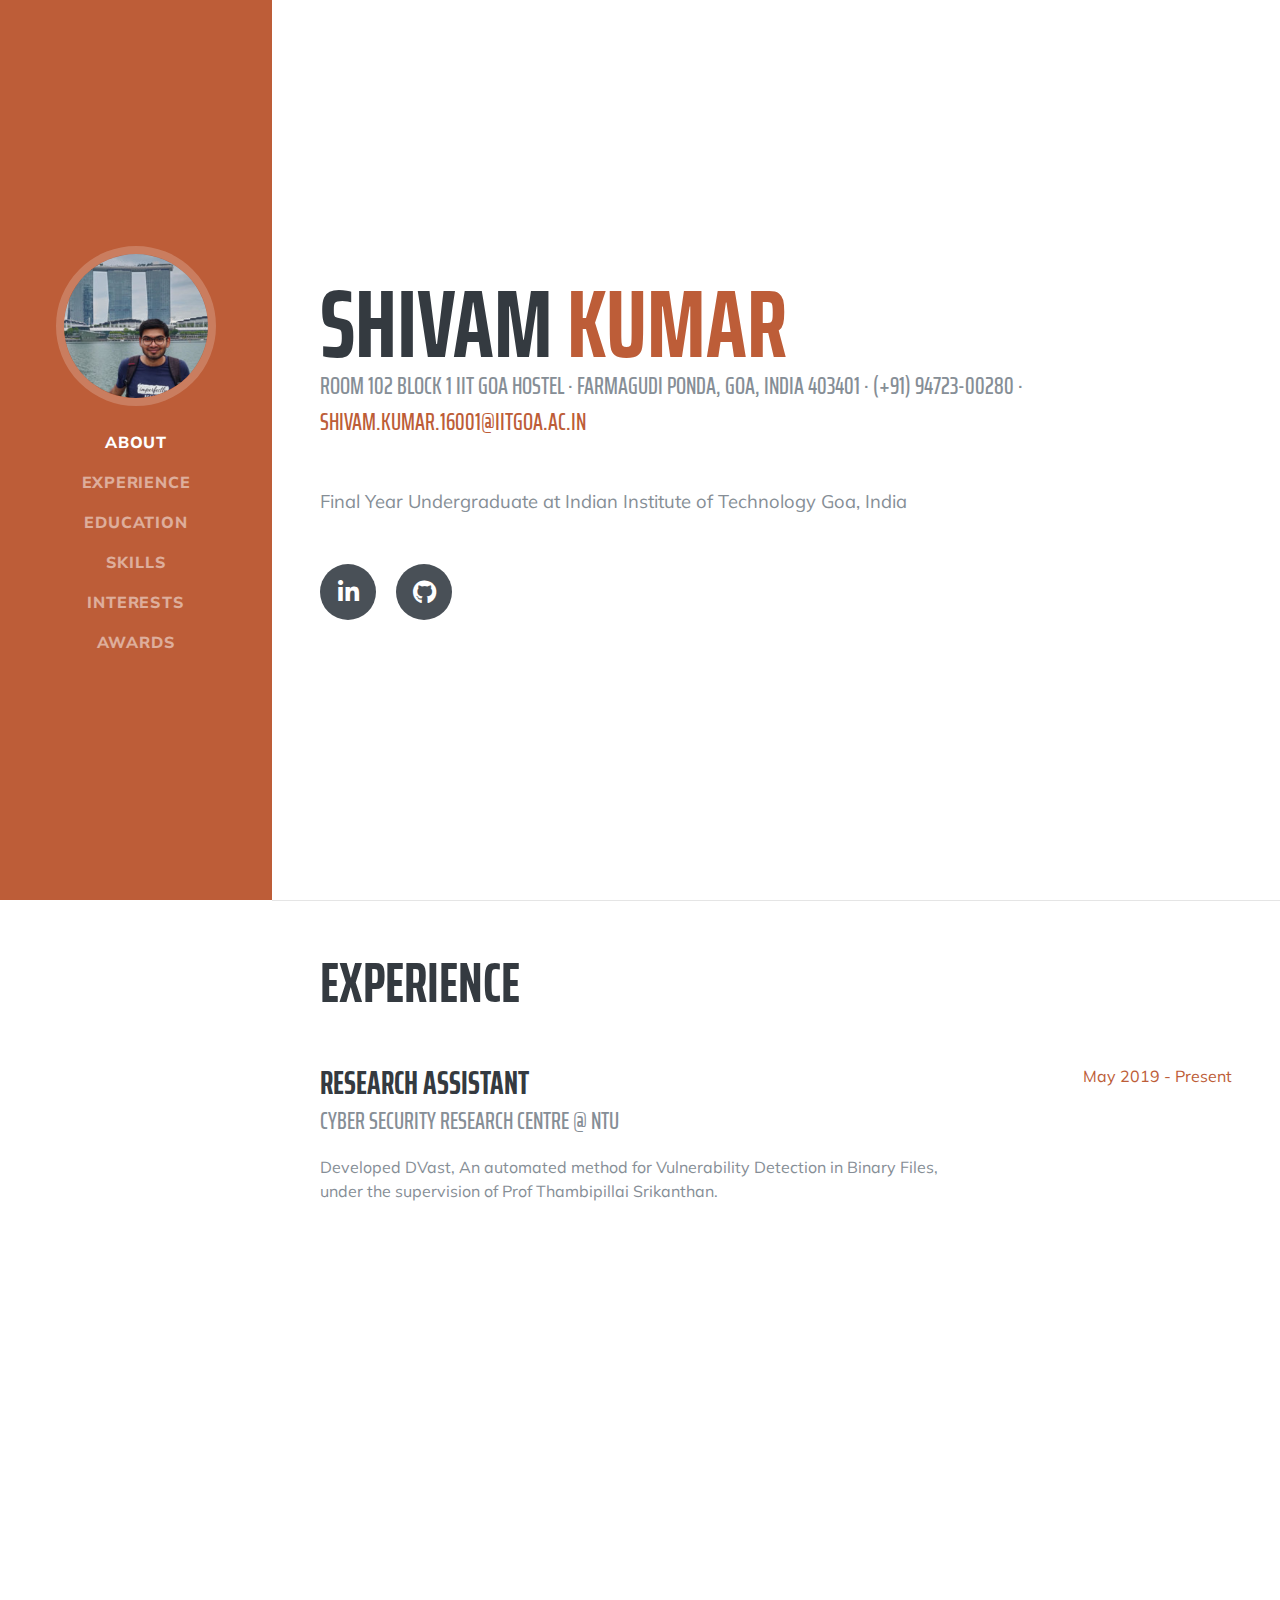
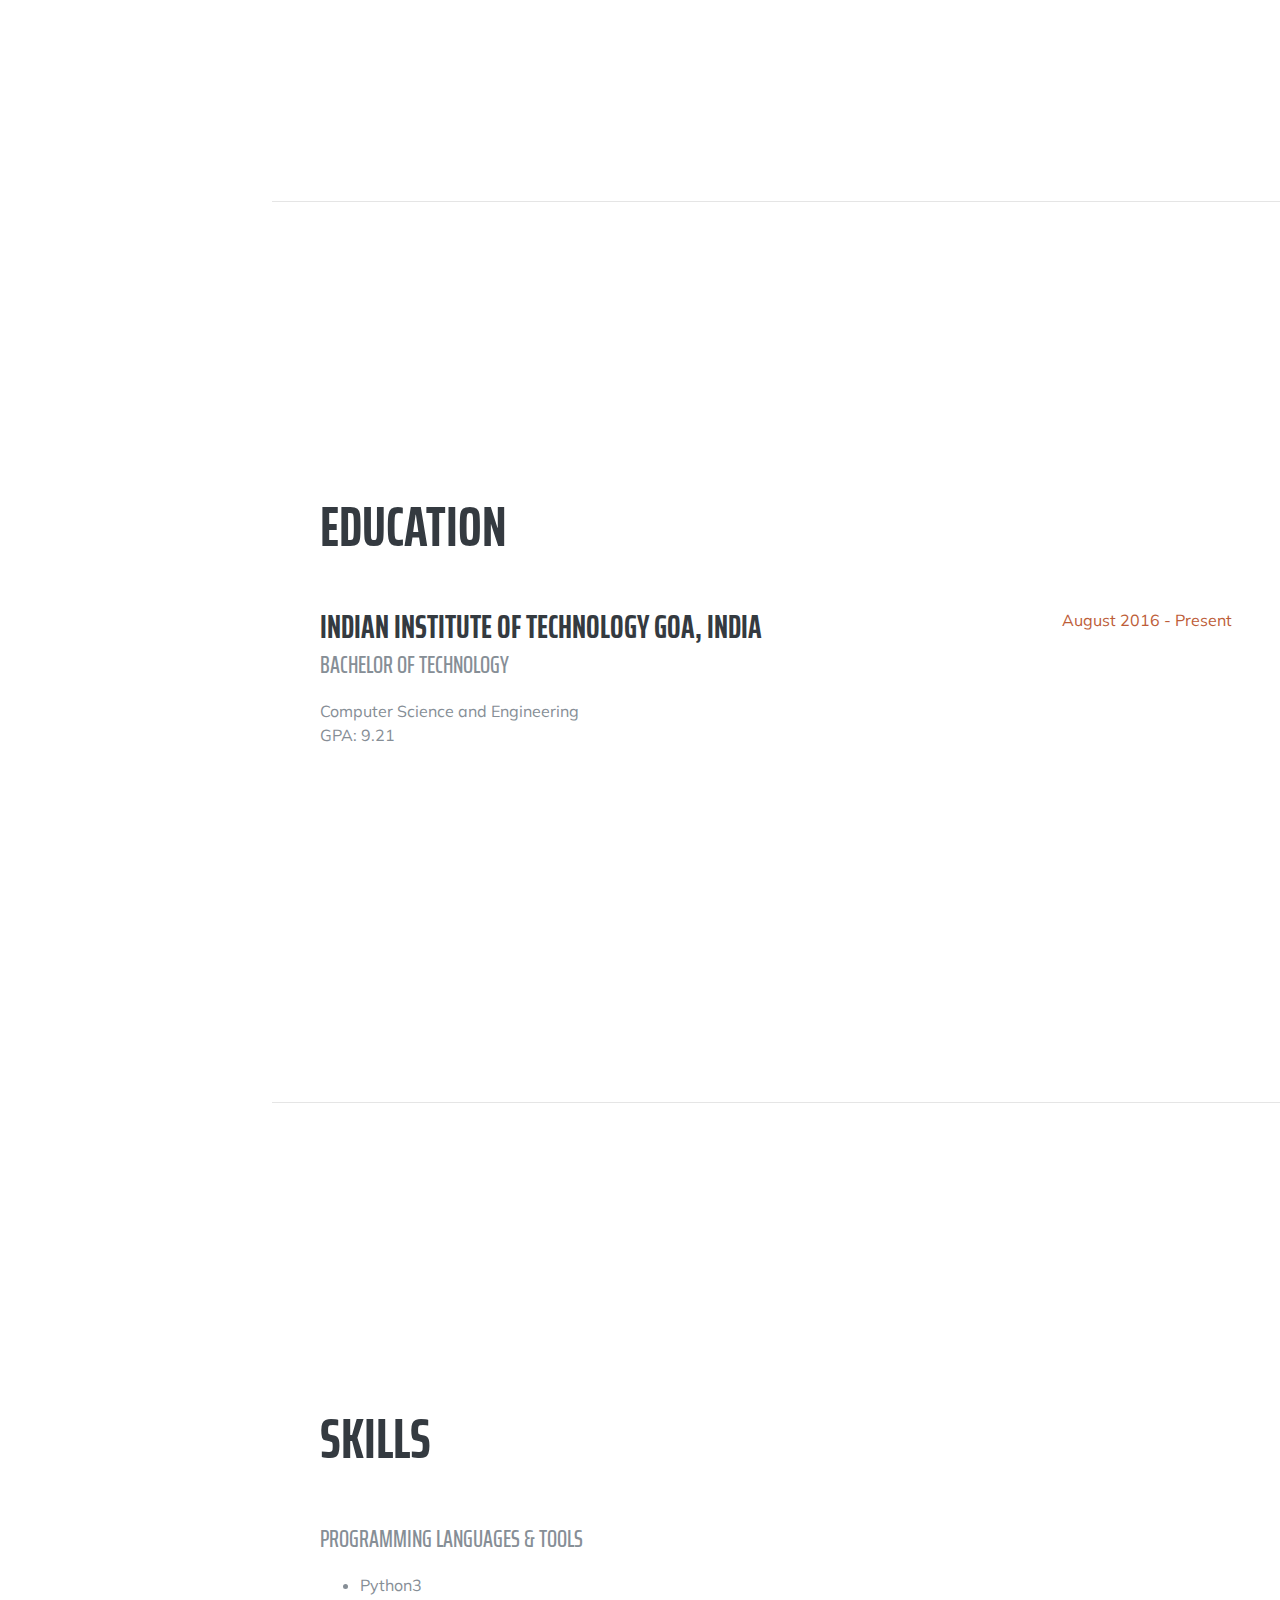
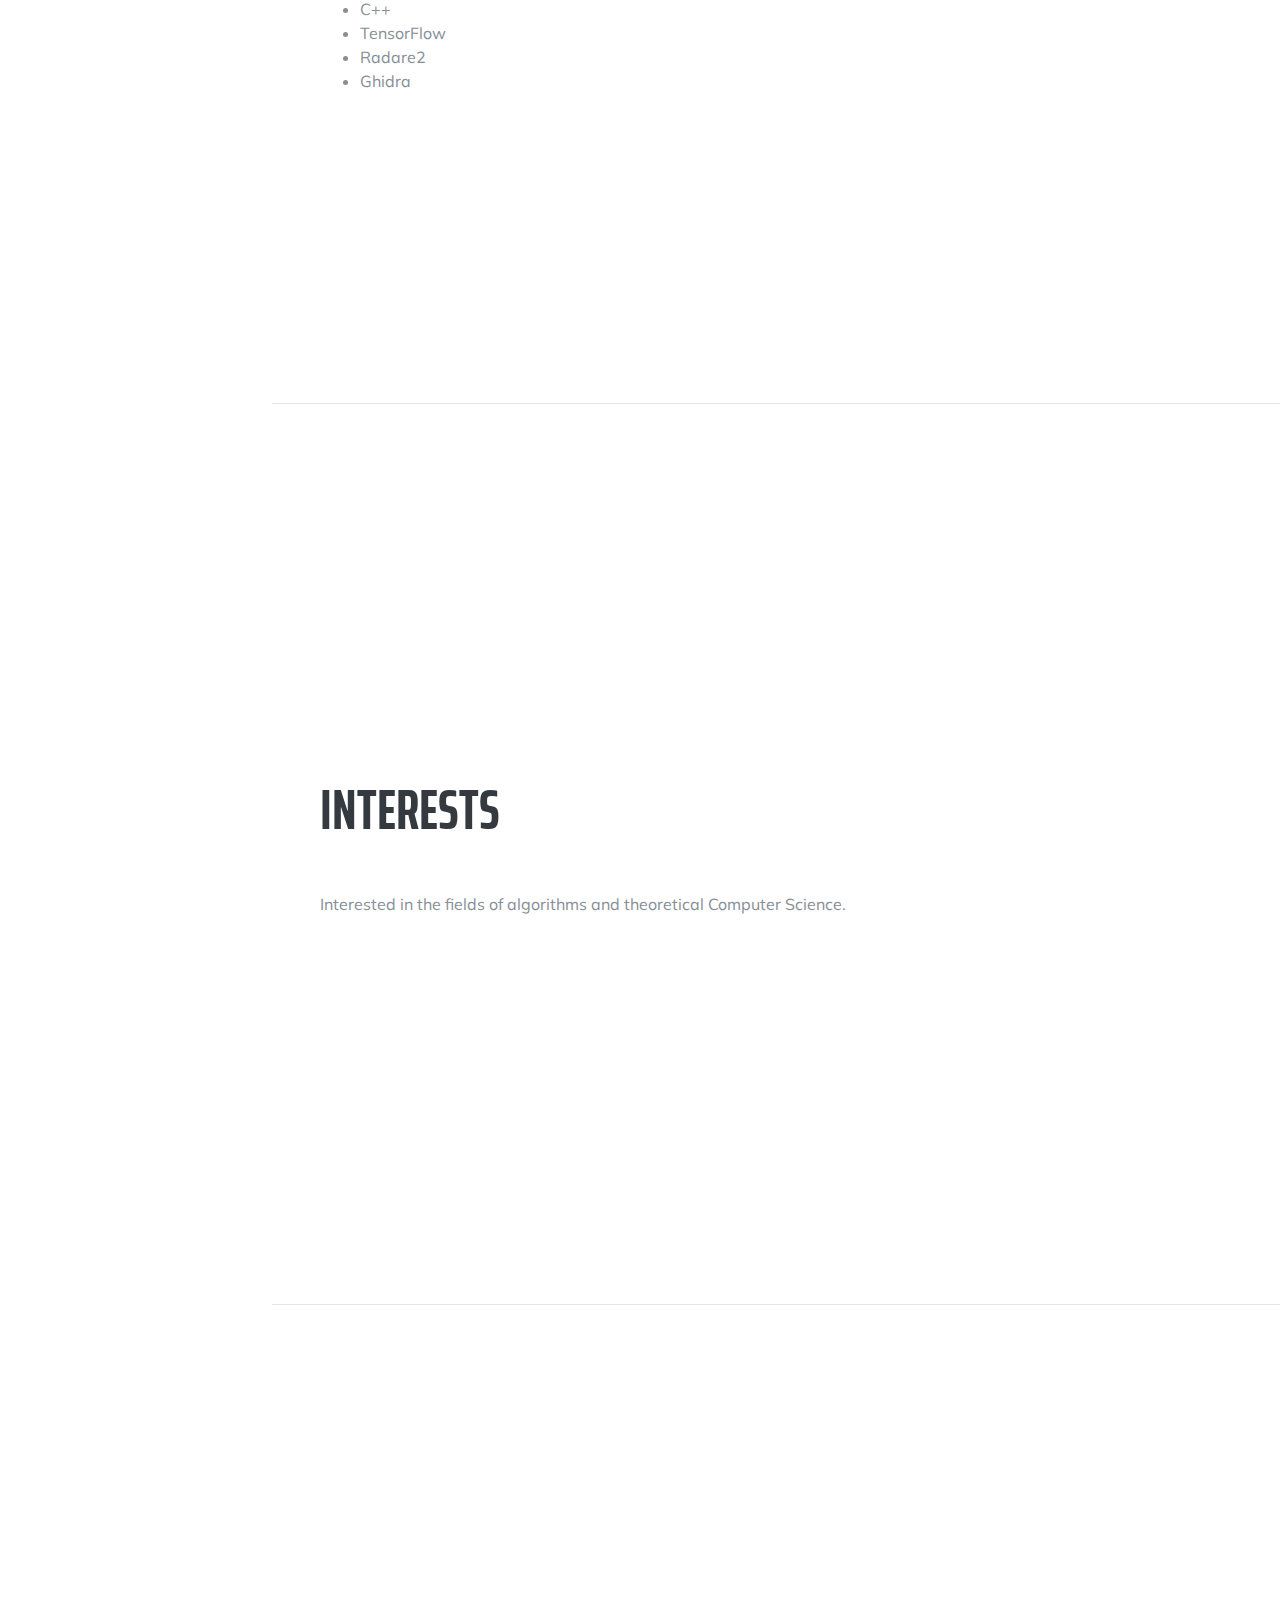
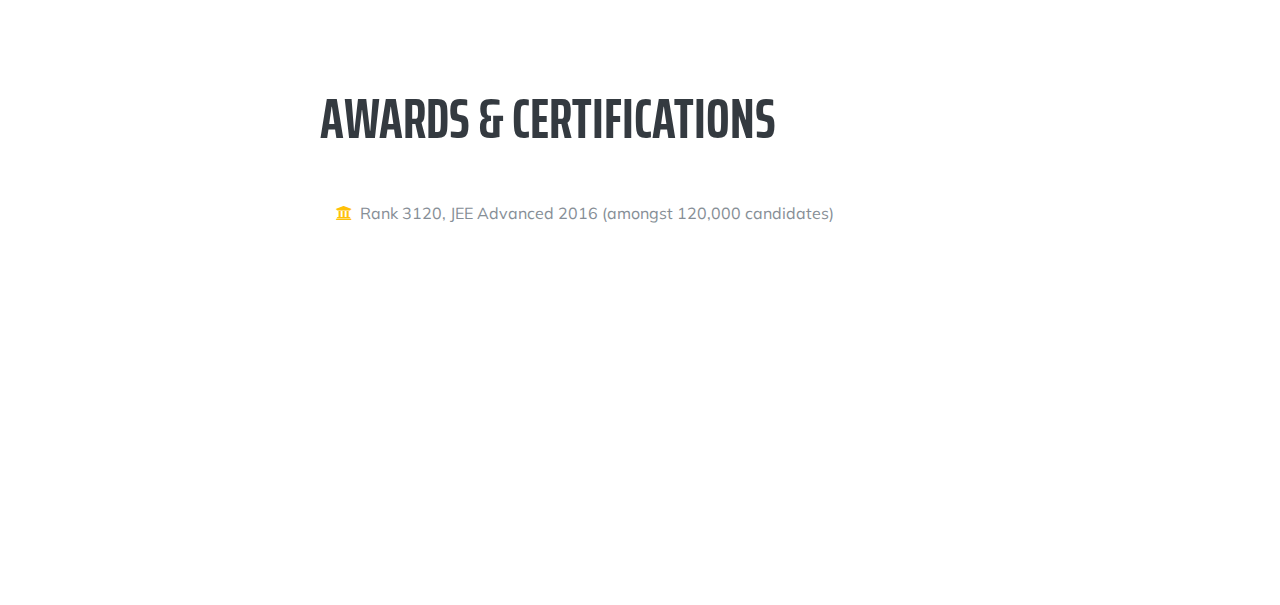
==== commit 4cde7b82: "Fresh Update" ====
--- a/index.html
+++ b/index.html
@@ -1,406 +1,307 @@
 <!DOCTYPE html>
 <html lang="en">
 
-  <head>
-
-    <meta charset="utf-8">
-    <meta name="viewport" content="width=device-width, initial-scale=1, shrink-to-fit=no">
-    <meta name="description" content="">
-    <meta name="author" content="">
-
-    <title>Shivam Kumar</title>
-
-    <!-- Bootstrap core CSS -->
-    <link href="vendor/bootstrap/css/bootstrap.min.css" rel="stylesheet">
-
-    <!-- Custom fonts for this template -->
-    <link href="vendor/font-awesome/css/font-awesome.min.css" rel="stylesheet" type="text/css">
-    <link href="https://fonts.googleapis.com/css?family=Montserrat:400,700" rel="stylesheet" type="text/css">
-    <link href="https://fonts.googleapis.com/css?family=Lato:400,700,400italic,700italic" rel="stylesheet" type="text/css">
-
-    <!-- Plugin CSS -->
-    <link href="vendor/magnific-popup/magnific-popup.css" rel="stylesheet" type="text/css">
-
-    <!-- Custom styles for this template -->
-    <link href="css/freelancer.min.css" rel="stylesheet">
-
-  </head>
-
-  <body id="page-top">
-
-    <!-- Navigation -->
-    <nav class="navbar navbar-expand-lg bg-secondary fixed-top text-uppercase" id="mainNav">
-      <div class="container">
-        <a class="navbar-brand js-scroll-trigger" href="#page-top">Shivam Kumar</a>
-        <button class="navbar-toggler navbar-toggler-right text-uppercase bg-primary text-white rounded" type="button" data-toggle="collapse" data-target="#navbarResponsive" aria-controls="navbarResponsive" aria-expanded="false" aria-label="Toggle navigation">
-          Menu
-          <i class="fa fa-bars"></i>
-        </button>
-        <div class="collapse navbar-collapse" id="navbarResponsive">
-          <ul class="navbar-nav ml-auto">
-            <li class="nav-item mx-0 mx-lg-1">
-              <a class="nav-link py-3 px-0 px-lg-3 rounded js-scroll-trigger" href="#portfolio">Portfolio</a>
-            </li>
-            <li class="nav-item mx-0 mx-lg-1">
-              <a class="nav-link py-3 px-0 px-lg-3 rounded js-scroll-trigger" href="#about">About</a>
-            </li>
-            <li class="nav-item mx-0 mx-lg-1">
-              <a class="nav-link py-3 px-0 px-lg-3 rounded js-scroll-trigger" href="#contact">Contact</a>
-            </li>
-          </ul>
-        </div>
-      </div>
-    </nav>
-
-    <!-- Header -->
-    <header class="masthead bg-primary text-white text-center">
-      <div class="container">
-        <img class="img-fluid mb-5 d-block mx-auto rounded-circle" src="img/profile.png" alt="">
-        <h1 class="text-uppercase mb-0">Shivam Kumar</h1>
-        <hr class="star-light">
-        <h2 class="font-weight-light mb-0">Computer Science Student - Machine Learning Intern </h2>
-      </div>
-    </header>
-
-    <!-- Portfolio Grid Section -->
-    <section class="portfolio" id="portfolio">
-      <div class="container">
-        <h2 class="text-center text-uppercase text-secondary mb-0">Portfolio</h2>
-        <hr class="star-dark mb-5">
-        <div class="row">
-          <div class="col-md-6 col-lg-4">
-            <a class="portfolio-item d-block mx-auto" href="#portfolio-modal-1">
-              <div class="portfolio-item-caption d-flex position-absolute h-100 w-100">
-                <div class="portfolio-item-caption-content my-auto w-100 text-center text-white">
-                  <i class="fa fa-search-plus fa-3x"></i>
-                </div>
-              </div>
-              <img class="img-fluid" src="img/portfolio/cabin.png" alt="">
-            </a>
-          </div>
-          <div class="col-md-6 col-lg-4">
-            <a class="portfolio-item d-block mx-auto" href="#portfolio-modal-2">
-              <div class="portfolio-item-caption d-flex position-absolute h-100 w-100">
-                <div class="portfolio-item-caption-content my-auto w-100 text-center text-white">
-                  <i class="fa fa-search-plus fa-3x"></i>
-                </div>
-              </div>
-              <img class="img-fluid" src="img/portfolio/cake.png" alt="">
-            </a>
-          </div>
-          <div class="col-md-6 col-lg-4">
-            <a class="portfolio-item d-block mx-auto" href="#portfolio-modal-3">
-              <div class="portfolio-item-caption d-flex position-absolute h-100 w-100">
-                <div class="portfolio-item-caption-content my-auto w-100 text-center text-white">
-                  <i class="fa fa-search-plus fa-3x"></i>
-                </div>
-              </div>
-              <img class="img-fluid" src="img/portfolio/circus.png" alt="">
-            </a>
-          </div>
-          <div class="col-md-6 col-lg-4">
-            <a class="portfolio-item d-block mx-auto" href="#portfolio-modal-4">
-              <div class="portfolio-item-caption d-flex position-absolute h-100 w-100">
-                <div class="portfolio-item-caption-content my-auto w-100 text-center text-white">
-                  <i class="fa fa-search-plus fa-3x"></i>
-                </div>
-              </div>
-              <img class="img-fluid" src="img/portfolio/game.png" alt="">
-            </a>
-          </div>
-          <div class="col-md-6 col-lg-4">
-            <a class="portfolio-item d-block mx-auto" href="#portfolio-modal-5">
-              <div class="portfolio-item-caption d-flex position-absolute h-100 w-100">
-                <div class="portfolio-item-caption-content my-auto w-100 text-center text-white">
-                  <i class="fa fa-search-plus fa-3x"></i>
-                </div>
-              </div>
-              <img class="img-fluid" src="img/portfolio/safe.png" alt="">
-            </a>
-          </div>
-          <div class="col-md-6 col-lg-4">
-            <a class="portfolio-item d-block mx-auto" href="#portfolio-modal-6">
-              <div class="portfolio-item-caption d-flex position-absolute h-100 w-100">
-                <div class="portfolio-item-caption-content my-auto w-100 text-center text-white">
-                  <i class="fa fa-search-plus fa-3x"></i>
-                </div>
-              </div>
-              <img class="img-fluid" src="img/portfolio/submarine.png" alt="">
-            </a>
-          </div>
-        </div>
-      </div>
-    </section>
-
-    <!-- About Section -->
-    <section class="bg-primary text-white mb-0" id="about">
-      <div class="container">
-        <h2 class="text-center text-uppercase text-white">About</h2>
-        <hr class="star-light mb-5">
-        <div class="row">
-          <div class="col-lg-4 ml-auto">
-            <p class="lead">I am a B. Tech Computer Science student at Indian Institute of Technology, Goa. I am very interested in Machine Learning and New Technologies.</p>
-          </div>
-          <div class="col-lg-4 mr-auto">
-            <p class="lead">Currently, I am also interning under Dr. Clint P. George in the field of Machine Learning at Indian Institute of Technology, Goa.</p>
-          </div>
-        </div>
-      </div>
-    </section>
-
-    <!-- Contact Section -->
-    <section id="contact">
-      <div class="container">
-        <h2 class="text-center text-uppercase text-secondary mb-0">Contact Me</h2>
-        <hr class="star-dark mb-5">
-        <div class="row">
-          <div class="col-lg-8 mx-auto">
-            <!-- To configure the contact form email address, go to mail/contact_me.php and update the email address in the PHP file on line 19. -->
-            <!-- The form should work on most web servers, but if the form is not working you may need to configure your web server differently. -->
-            <form name="sentMessage" id="contactForm" novalidate="novalidate">
-              <div class="control-group">
-                <div class="form-group floating-label-form-group controls mb-0 pb-2">
-                  <label>Name</label>
-                  <input class="form-control" id="name" type="text" placeholder="Name" required="required" data-validation-required-message="Please enter your name.">
-                  <p class="help-block text-danger"></p>
-                </div>
-              </div>
-              <div class="control-group">
-                <div class="form-group floating-label-form-group controls mb-0 pb-2">
-                  <label>Email Address</label>
-                  <input class="form-control" id="email" type="email" placeholder="Email Address" required="required" data-validation-required-message="Please enter your email address.">
-                  <p class="help-block text-danger"></p>
-                </div>
-              </div>
-              <div class="control-group">
-                <div class="form-group floating-label-form-group controls mb-0 pb-2">
-                  <label>Phone Number</label>
-                  <input class="form-control" id="phone" type="tel" placeholder="Phone Number" required="required" data-validation-required-message="Please enter your phone number.">
-                  <p class="help-block text-danger"></p>
-                </div>
-              </div>
-              <div class="control-group">
-                <div class="form-group floating-label-form-group controls mb-0 pb-2">
-                  <label>Message</label>
-                  <textarea class="form-control" id="message" rows="5" placeholder="Message" required="required" data-validation-required-message="Please enter a message."></textarea>
-                  <p class="help-block text-danger"></p>
-                </div>
-              </div>
-              <br>
-              <div id="success"></div>
-              <div class="form-group">
-                <button type="submit" class="btn btn-primary btn-xl" id="sendMessageButton">Send</button>
-              </div>
-            </form>
-          </div>
-        </div>
-      </div>
-    </section>
-
-    <!-- Footer -->
-    <footer class="footer text-center">
-      <div class="container">
-        <div class="row">
-          <div class="col-md-4 mb-5 mb-lg-0">
-            <h4 class="text-uppercase mb-4">Location</h4>
-            <p class="lead mb-0">2215 John Daniel Drive
-              <br>Clark, MO 65243</p>
-          </div>
-          <div class="col-md-4 mb-5 mb-lg-0">
-            <h4 class="text-uppercase mb-4">Around the Web</h4>
-            <ul class="list-inline mb-0">
-              <li class="list-inline-item">
-                <a class="btn btn-outline-light btn-social text-center rounded-circle" href="#">
-                  <i class="fa fa-fw fa-facebook"></i>
-                </a>
-              </li>
-              <li class="list-inline-item">
-                <a class="btn btn-outline-light btn-social text-center rounded-circle" href="#">
-                  <i class="fa fa-fw fa-google-plus"></i>
-                </a>
-              </li>
-              <li class="list-inline-item">
-                <a class="btn btn-outline-light btn-social text-center rounded-circle" href="#">
-                  <i class="fa fa-fw fa-twitter"></i>
-                </a>
-              </li>
-              <li class="list-inline-item">
-                <a class="btn btn-outline-light btn-social text-center rounded-circle" href="#">
-                  <i class="fa fa-fw fa-linkedin"></i>
-                </a>
-              </li>
-              <li class="list-inline-item">
-                <a class="btn btn-outline-light btn-social text-center rounded-circle" href="#">
-                  <i class="fa fa-fw fa-dribbble"></i>
-                </a>
-              </li>
-            </ul>
-          </div>
-          <div class="col-md-4">
-            <h4 class="text-uppercase mb-4">About Freelancer</h4>
-            <p class="lead mb-0">Freelance is a free to use, open source Bootstrap theme created by
-              <a href="http://startbootstrap.com">Start Bootstrap</a>.</p>
-          </div>
-        </div>
-      </div>
-    </footer>
-
-    <!-- Scroll to Top Button (Only visible on small and extra-small screen sizes) -->
-    <div class="scroll-to-top d-lg-none position-fixed ">
-      <a class="js-scroll-trigger d-block text-center text-white rounded" href="#page-top">
-        <i class="fa fa-chevron-up"></i>
-      </a>
+<head>
+
+  <meta charset="utf-8">
+  <meta name="viewport" content="width=device-width, initial-scale=1, shrink-to-fit=no">
+  <meta name="description" content="">
+  <meta name="author" content="">
+
+  <title>Resume - Start Bootstrap Theme</title>
+
+  <!-- Bootstrap core CSS -->
+  <link href="vendor/bootstrap/css/bootstrap.min.css" rel="stylesheet">
+
+  <!-- Custom fonts for this template -->
+  <link href="https://fonts.googleapis.com/css?family=Saira+Extra+Condensed:500,700" rel="stylesheet">
+  <link href="https://fonts.googleapis.com/css?family=Muli:400,400i,800,800i" rel="stylesheet">
+  <link href="vendor/fontawesome-free/css/all.min.css" rel="stylesheet">
+
+  <!-- Custom styles for this template -->
+  <link href="css/resume.min.css" rel="stylesheet">
+
+</head>
+
+<body id="page-top">
+
+  <nav class="navbar navbar-expand-lg navbar-dark bg-primary fixed-top" id="sideNav">
+    <a class="navbar-brand js-scroll-trigger" href="#page-top">
+      <span class="d-block d-lg-none">Clarence Taylor</span>
+      <span class="d-none d-lg-block">
+        <img class="img-fluid img-profile rounded-circle mx-auto mb-2" src="img/profile.jpg" alt="">
+      </span>
+    </a>
+    <button class="navbar-toggler" type="button" data-toggle="collapse" data-target="#navbarSupportedContent" aria-controls="navbarSupportedContent" aria-expanded="false" aria-label="Toggle navigation">
+      <span class="navbar-toggler-icon"></span>
+    </button>
+    <div class="collapse navbar-collapse" id="navbarSupportedContent">
+      <ul class="navbar-nav">
+        <li class="nav-item">
+          <a class="nav-link js-scroll-trigger" href="#about">About</a>
+        </li>
+        <li class="nav-item">
+          <a class="nav-link js-scroll-trigger" href="#experience">Experience</a>
+        </li>
+        <li class="nav-item">
+          <a class="nav-link js-scroll-trigger" href="#education">Education</a>
+        </li>
+        <li class="nav-item">
+          <a class="nav-link js-scroll-trigger" href="#skills">Skills</a>
+        </li>
+        <li class="nav-item">
+          <a class="nav-link js-scroll-trigger" href="#interests">Interests</a>
+        </li>
+        <li class="nav-item">
+          <a class="nav-link js-scroll-trigger" href="#awards">Awards</a>
+        </li>
+      </ul>
     </div>
-
-    <!-- Portfolio Modals -->
-
-    <!-- Portfolio Modal 1 -->
-    <div class="portfolio-modal mfp-hide" id="portfolio-modal-1">
-      <div class="portfolio-modal-dialog bg-white">
-        <a class="close-button d-none d-md-block portfolio-modal-dismiss" href="#">
-          <i class="fa fa-3x fa-times"></i>
-        </a>
-        <div class="container text-center">
-          <div class="row">
-            <div class="col-lg-8 mx-auto">
-              <h2 class="text-secondary text-uppercase mb-0">Project Name</h2>
-              <hr class="star-dark mb-5">
-              <img class="img-fluid mb-5" src="img/portfolio/cabin.png" alt="">
-              <p class="mb-5">Lorem ipsum dolor sit amet, consectetur adipisicing elit. Mollitia neque assumenda ipsam nihil, molestias magnam, recusandae quos quis inventore quisquam velit asperiores, vitae? Reprehenderit soluta, eos quod consequuntur itaque. Nam.</p>
-              <a class="btn btn-primary btn-lg rounded-pill portfolio-modal-dismiss" href="#">
-                <i class="fa fa-close"></i>
-                Close Project</a>
-            </div>
-          </div>
-        </div>
-      </div>
-    </div>
-
-    <!-- Portfolio Modal 2 -->
-    <div class="portfolio-modal mfp-hide" id="portfolio-modal-2">
-      <div class="portfolio-modal-dialog bg-white">
-        <a class="close-button d-none d-md-block portfolio-modal-dismiss" href="#">
-          <i class="fa fa-3x fa-times"></i>
-        </a>
-        <div class="container text-center">
-          <div class="row">
-            <div class="col-lg-8 mx-auto">
-              <h2 class="text-secondary text-uppercase mb-0">Project Name</h2>
-              <hr class="star-dark mb-5">
-              <img class="img-fluid mb-5" src="img/portfolio/cake.png" alt="">
-              <p class="mb-5">Lorem ipsum dolor sit amet, consectetur adipisicing elit. Mollitia neque assumenda ipsam nihil, molestias magnam, recusandae quos quis inventore quisquam velit asperiores, vitae? Reprehenderit soluta, eos quod consequuntur itaque. Nam.</p>
-              <a class="btn btn-primary btn-lg rounded-pill portfolio-modal-dismiss" href="#">
-                <i class="fa fa-close"></i>
-                Close Project</a>
-            </div>
-          </div>
-        </div>
-      </div>
-    </div>
-
-    <!-- Portfolio Modal 3 -->
-    <div class="portfolio-modal mfp-hide" id="portfolio-modal-3">
-      <div class="portfolio-modal-dialog bg-white">
-        <a class="close-button d-none d-md-block portfolio-modal-dismiss" href="#">
-          <i class="fa fa-3x fa-times"></i>
-        </a>
-        <div class="container text-center">
-          <div class="row">
-            <div class="col-lg-8 mx-auto">
-              <h2 class="text-secondary text-uppercase mb-0">Project Name</h2>
-              <hr class="star-dark mb-5">
-              <img class="img-fluid mb-5" src="img/portfolio/circus.png" alt="">
-              <p class="mb-5">Lorem ipsum dolor sit amet, consectetur adipisicing elit. Mollitia neque assumenda ipsam nihil, molestias magnam, recusandae quos quis inventore quisquam velit asperiores, vitae? Reprehenderit soluta, eos quod consequuntur itaque. Nam.</p>
-              <a class="btn btn-primary btn-lg rounded-pill portfolio-modal-dismiss" href="#">
-                <i class="fa fa-close"></i>
-                Close Project</a>
-            </div>
-          </div>
-        </div>
-      </div>
-    </div>
-
-    <!-- Portfolio Modal 4 -->
-    <div class="portfolio-modal mfp-hide" id="portfolio-modal-4">
-      <div class="portfolio-modal-dialog bg-white">
-        <a class="close-button d-none d-md-block portfolio-modal-dismiss" href="#">
-          <i class="fa fa-3x fa-times"></i>
-        </a>
-        <div class="container text-center">
-          <div class="row">
-            <div class="col-lg-8 mx-auto">
-              <h2 class="text-secondary text-uppercase mb-0">Project Name</h2>
-              <hr class="star-dark mb-5">
-              <img class="img-fluid mb-5" src="img/portfolio/game.png" alt="">
-              <p class="mb-5">Lorem ipsum dolor sit amet, consectetur adipisicing elit. Mollitia neque assumenda ipsam nihil, molestias magnam, recusandae quos quis inventore quisquam velit asperiores, vitae? Reprehenderit soluta, eos quod consequuntur itaque. Nam.</p>
-              <a class="btn btn-primary btn-lg rounded-pill portfolio-modal-dismiss" href="#">
-                <i class="fa fa-close"></i>
-                Close Project</a>
-            </div>
-          </div>
-        </div>
-      </div>
-    </div>
-
-    <!-- Portfolio Modal 5 -->
-    <div class="portfolio-modal mfp-hide" id="portfolio-modal-5">
-      <div class="portfolio-modal-dialog bg-white">
-        <a class="close-button d-none d-md-block portfolio-modal-dismiss" href="#">
-          <i class="fa fa-3x fa-times"></i>
-        </a>
-        <div class="container text-center">
-          <div class="row">
-            <div class="col-lg-8 mx-auto">
-              <h2 class="text-secondary text-uppercase mb-0">Project Name</h2>
-              <hr class="star-dark mb-5">
-              <img class="img-fluid mb-5" src="img/portfolio/safe.png" alt="">
-              <p class="mb-5">Lorem ipsum dolor sit amet, consectetur adipisicing elit. Mollitia neque assumenda ipsam nihil, molestias magnam, recusandae quos quis inventore quisquam velit asperiores, vitae? Reprehenderit soluta, eos quod consequuntur itaque. Nam.</p>
-              <a class="btn btn-primary btn-lg rounded-pill portfolio-modal-dismiss" href="#">
-                <i class="fa fa-close"></i>
-                Close Project</a>
-            </div>
-          </div>
-        </div>
-      </div>
-    </div>
-
-    <!-- Portfolio Modal 6 -->
-    <div class="portfolio-modal mfp-hide" id="portfolio-modal-6">
-      <div class="portfolio-modal-dialog bg-white">
-        <a class="close-button d-none d-md-block portfolio-modal-dismiss" href="#">
-          <i class="fa fa-3x fa-times"></i>
-        </a>
-        <div class="container text-center">
-          <div class="row">
-            <div class="col-lg-8 mx-auto">
-              <h2 class="text-secondary text-uppercase mb-0">Project Name</h2>
-              <hr class="star-dark mb-5">
-              <img class="img-fluid mb-5" src="img/portfolio/submarine.png" alt="">
-              <p class="mb-5">Lorem ipsum dolor sit amet, consectetur adipisicing elit. Mollitia neque assumenda ipsam nihil, molestias magnam, recusandae quos quis inventore quisquam velit asperiores, vitae? Reprehenderit soluta, eos quod consequuntur itaque. Nam.</p>
-              <a class="btn btn-primary btn-lg rounded-pill portfolio-modal-dismiss" href="#">
-                <i class="fa fa-close"></i>
-                Close Project</a>
-            </div>
-          </div>
-        </div>
-      </div>
-    </div>
-
-    <!-- Bootstrap core JavaScript -->
-    <script src="vendor/jquery/jquery.min.js"></script>
-    <script src="vendor/bootstrap/js/bootstrap.bundle.min.js"></script>
-
-    <!-- Plugin JavaScript -->
-    <script src="vendor/jquery-easing/jquery.easing.min.js"></script>
-    <script src="vendor/magnific-popup/jquery.magnific-popup.min.js"></script>
-
-    <!-- Contact Form JavaScript -->
-    <script src="js/jqBootstrapValidation.js"></script>
-    <script src="js/contact_me.js"></script>
-
-    <!-- Custom scripts for this template -->
-    <script src="js/freelancer.min.js"></script>
-
-  </body>
+  </nav>
+
+  <div class="container-fluid p-0">
+
+    <section class="resume-section p-3 p-lg-5 d-flex align-items-center" id="about">
+      <div class="w-100">
+        <h1 class="mb-0">Shivam
+          <span class="text-primary">Kumar</span>
+        </h1>
+        <div class="subheading mb-5">Room 102 Block 1 IIT GOA Hostel · Farmagudi Ponda, Goa, India 403401 · (+91) 94723-00280 ·
+          <a href="mailto:shivam.kumar.16001@iitgoa.ac.in">shivam.kumar.16001@iitgoa.ac.in</a>
+        </div>
+        <p class="lead mb-5">Final Year Undergraduate at Indian Institute of Technology Goa, India</p>
+        <div class="social-icons">
+          <a href="https://www.linkedin.com/in/shivamkumar7/">
+            <i class="fab fa-linkedin-in"></i>
+          </a>
+          <a href="https://github.com/shivamiitgoa">
+            <i class="fab fa-github"></i>
+          </a>
+          <!-- <a href="#">
+            <i class="fab fa-twitter"></i>
+          </a>
+          <a href="#">
+            <i class="fab fa-facebook-f"></i>
+          </a> -->
+        </div>
+      </div>
+    </section>
+
+    <hr class="m-0">
+
+    <section class="resume-section p-3 p-lg-5 d-flex justify-content-center" id="experience">
+      <div class="w-100">
+        <h2 class="mb-5">Experience</h2>
+
+        <div class="resume-item d-flex flex-column flex-md-row justify-content-between mb-5">
+          <div class="resume-content">
+            <h3 class="mb-0">Research Assistant</h3>
+            <div class="subheading mb-3">Cyber Security Research Centre @ NTU</div>
+            <p>Developed DVast, An automated method for Vulnerability Detection in Binary Files, under the supervision of Prof Thambipillai Srikanthan.</p>
+          </div>
+          <div class="resume-date text-md-right">
+            <span class="text-primary">May 2019 - Present</span>
+          </div>
+        </div>
+
+        <!-- <div class="resume-item d-flex flex-column flex-md-row justify-content-between mb-5">
+          <div class="resume-content">
+            <h3 class="mb-0">Web Developer</h3>
+            <div class="subheading mb-3">Intelitec Solutions</div>
+            <p>Capitalize on low hanging fruit to identify a ballpark value added activity to beta test. Override the digital divide with additional clickthroughs from DevOps. Nanotechnology immersion along the information highway will close the loop on focusing solely on the bottom line.</p>
+          </div>
+          <div class="resume-date text-md-right">
+            <span class="text-primary">December 2011 - March 2013</span>
+          </div>
+        </div>
+
+        <div class="resume-item d-flex flex-column flex-md-row justify-content-between mb-5">
+          <div class="resume-content">
+            <h3 class="mb-0">Junior Web Designer</h3>
+            <div class="subheading mb-3">Shout! Media Productions</div>
+            <p>Podcasting operational change management inside of workflows to establish a framework. Taking seamless key performance indicators offline to maximise the long tail. Keeping your eye on the ball while performing a deep dive on the start-up mentality to derive convergence on cross-platform integration.</p>
+          </div>
+          <div class="resume-date text-md-right">
+            <span class="text-primary">July 2010 - December 2011</span>
+          </div>
+        </div>
+
+        <div class="resume-item d-flex flex-column flex-md-row justify-content-between">
+          <div class="resume-content">
+            <h3 class="mb-0">Web Design Intern</h3>
+            <div class="subheading mb-3">Shout! Media Productions</div>
+            <p>Collaboratively administrate empowered markets via plug-and-play networks. Dynamically procrastinate B2C users after installed base benefits. Dramatically visualize customer directed convergence without revolutionary ROI.</p>
+          </div>
+          <div class="resume-date text-md-right">
+            <span class="text-primary">September 2008 - June 2010</span>
+          </div>
+        </div> -->
+
+      </div>
+
+    </section>
+
+    <hr class="m-0">
+
+    <section class="resume-section p-3 p-lg-5 d-flex align-items-center" id="education">
+      <div class="w-100">
+        <h2 class="mb-5">Education</h2>
+
+        <div class="resume-item d-flex flex-column flex-md-row justify-content-between mb-5">
+          <div class="resume-content">
+            <h3 class="mb-0">Indian Institute of Technology Goa, India</h3>
+            <div class="subheading mb-3">Bachelor of Technology</div>
+            <div>Computer Science and Engineering</div>
+            <p>GPA: 9.21</p>
+          </div>
+          <div class="resume-date text-md-right">
+            <span class="text-primary">August 2016 - Present</span>
+          </div>
+        </div>
+
+        <!-- <div class="resume-item d-flex flex-column flex-md-row justify-content-between">
+          <div class="resume-content">
+            <h3 class="mb-0">James Buchanan High School</h3>
+            <div class="subheading mb-3">Technology Magnet Program</div>
+            <p>GPA: 3.56</p>
+          </div>
+          <div class="resume-date text-md-right">
+            <span class="text-primary">August 2002 - May 2006</span>
+          </div>
+        </div> -->
+
+      </div>
+    </section>
+
+    <hr class="m-0">
+
+    <section class="resume-section p-3 p-lg-5 d-flex align-items-center" id="skills">
+      <div class="w-100">
+        <h2 class="mb-5">Skills</h2>
+
+        <div class="subheading mb-3">Programming Languages &amp; Tools</div>
+        <ul class="subheadig mb-2">
+          <li>Python3</li>
+          <li>C++</li>
+          <li>TensorFlow</li>
+          <li>Radare2</li>
+          <li>Ghidra</li>
+        </ul>
+
+        <!-- <ul class="list-inline dev-icons">
+          <li class="list-inline-item">
+            <i class="fab fa-python"></i>
+          </li>
+          <li class="list-inline-item">
+            <i class="fab fa-css3-alt"></i>
+          </li>
+          <li class="list-inline-item">
+            <i class="fab fa-js-square"></i>
+          </li>
+          <li class="list-inline-item">
+            <i class="fab fa-angular"></i>
+          </li>
+          <li class="list-inline-item">
+            <i class="fab fa-react"></i>
+          </li>
+          <li class="list-inline-item">
+            <i class="fab fa-node-js"></i>
+          </li>
+          <li class="list-inline-item">
+            <i class="fab fa-sass"></i>
+          </li>
+          <li class="list-inline-item">
+            <i class="fab fa-less"></i>
+          </li>
+          <li class="list-inline-item">
+            <i class="fab fa-wordpress"></i>
+          </li>
+          <li class="list-inline-item">
+            <i class="fab fa-gulp"></i>
+          </li>
+          <li class="list-inline-item">
+            <i class="fab fa-grunt"></i>
+          </li>
+          <li class="list-inline-item">
+            <i class="fab fa-npm"></i>
+          </li>
+        </ul> -->
+
+        <!-- <div class="subheading mb-3">Workflow</div>
+        <ul class="fa-ul mb-0">
+          <li>
+            <i class="fa-li fa fa-check"></i>
+            Mobile-First, Responsive Design</li>
+          <li>
+            <i class="fa-li fa fa-check"></i>
+            Cross Browser Testing &amp; Debugging</li>
+          <li>
+            <i class="fa-li fa fa-check"></i>
+            Cross Functional Teams</li>
+          <li>
+            <i class="fa-li fa fa-check"></i>
+            Agile Development &amp; Scrum</li>
+        </ul> -->
+      </div>
+    </section>
+
+    <hr class="m-0">
+
+    <section class="resume-section p-3 p-lg-5 d-flex align-items-center" id="interests">
+      <div class="w-100">
+        <h2 class="mb-5">Interests</h2>
+        <p>Interested in the fields of algorithms and theoretical Computer Science.</p>
+      </div>
+    </section>
+
+    <hr class="m-0">
+
+    <section class="resume-section p-3 p-lg-5 d-flex align-items-center" id="awards">
+      <div class="w-100">
+        <h2 class="mb-5">Awards &amp; Certifications</h2>
+        <ul class="fa-ul mb-0">
+          <li>
+            <i class="fa-li fa fa-university text-warning"></i>
+            Rank 3120, JEE Advanced 2016 (amongst 120,000 candidates)</li>
+          <!-- <li>
+            <i class="fa-li fa fa-trophy text-warning"></i>
+            Mobile Web Specialist - Google Certification</li>
+          <li>
+            <i class="fa-li fa fa-trophy text-warning"></i>
+            1<sup>st</sup>
+            Place - University of Colorado Boulder - Emerging Tech Competition 2009</li>
+          <li>
+            <i class="fa-li fa fa-trophy text-warning"></i>
+            1<sup>st</sup>
+            Place - University of Colorado Boulder - Adobe Creative Jam 2008 (UI Design Category)</li>
+          <li>
+            <i class="fa-li fa fa-trophy text-warning"></i>
+            2<sup>nd</sup>
+            Place - University of Colorado Boulder - Emerging Tech Competition 2008</li>
+          <li>
+            <i class="fa-li fa fa-trophy text-warning"></i>
+            1<sup>st</sup>
+            Place - James Buchanan High School - Hackathon 2006</li>
+          <li>
+            <i class="fa-li fa fa-trophy text-warning"></i>
+            3<sup>rd</sup>
+            Place - James Buchanan High School - Hackathon 2005</li> -->
+        </ul>
+      </div>
+    </section>
+
+  </div>
+
+  <!-- Bootstrap core JavaScript -->
+  <script src="vendor/jquery/jquery.min.js"></script>
+  <script src="vendor/bootstrap/js/bootstrap.bundle.min.js"></script>
+
+  <!-- Plugin JavaScript -->
+  <script src="vendor/jquery-easing/jquery.easing.min.js"></script>
+
+  <!-- Custom scripts for this template -->
+  <script src="js/resume.min.js"></script>
+
+</body>
 
 </html>
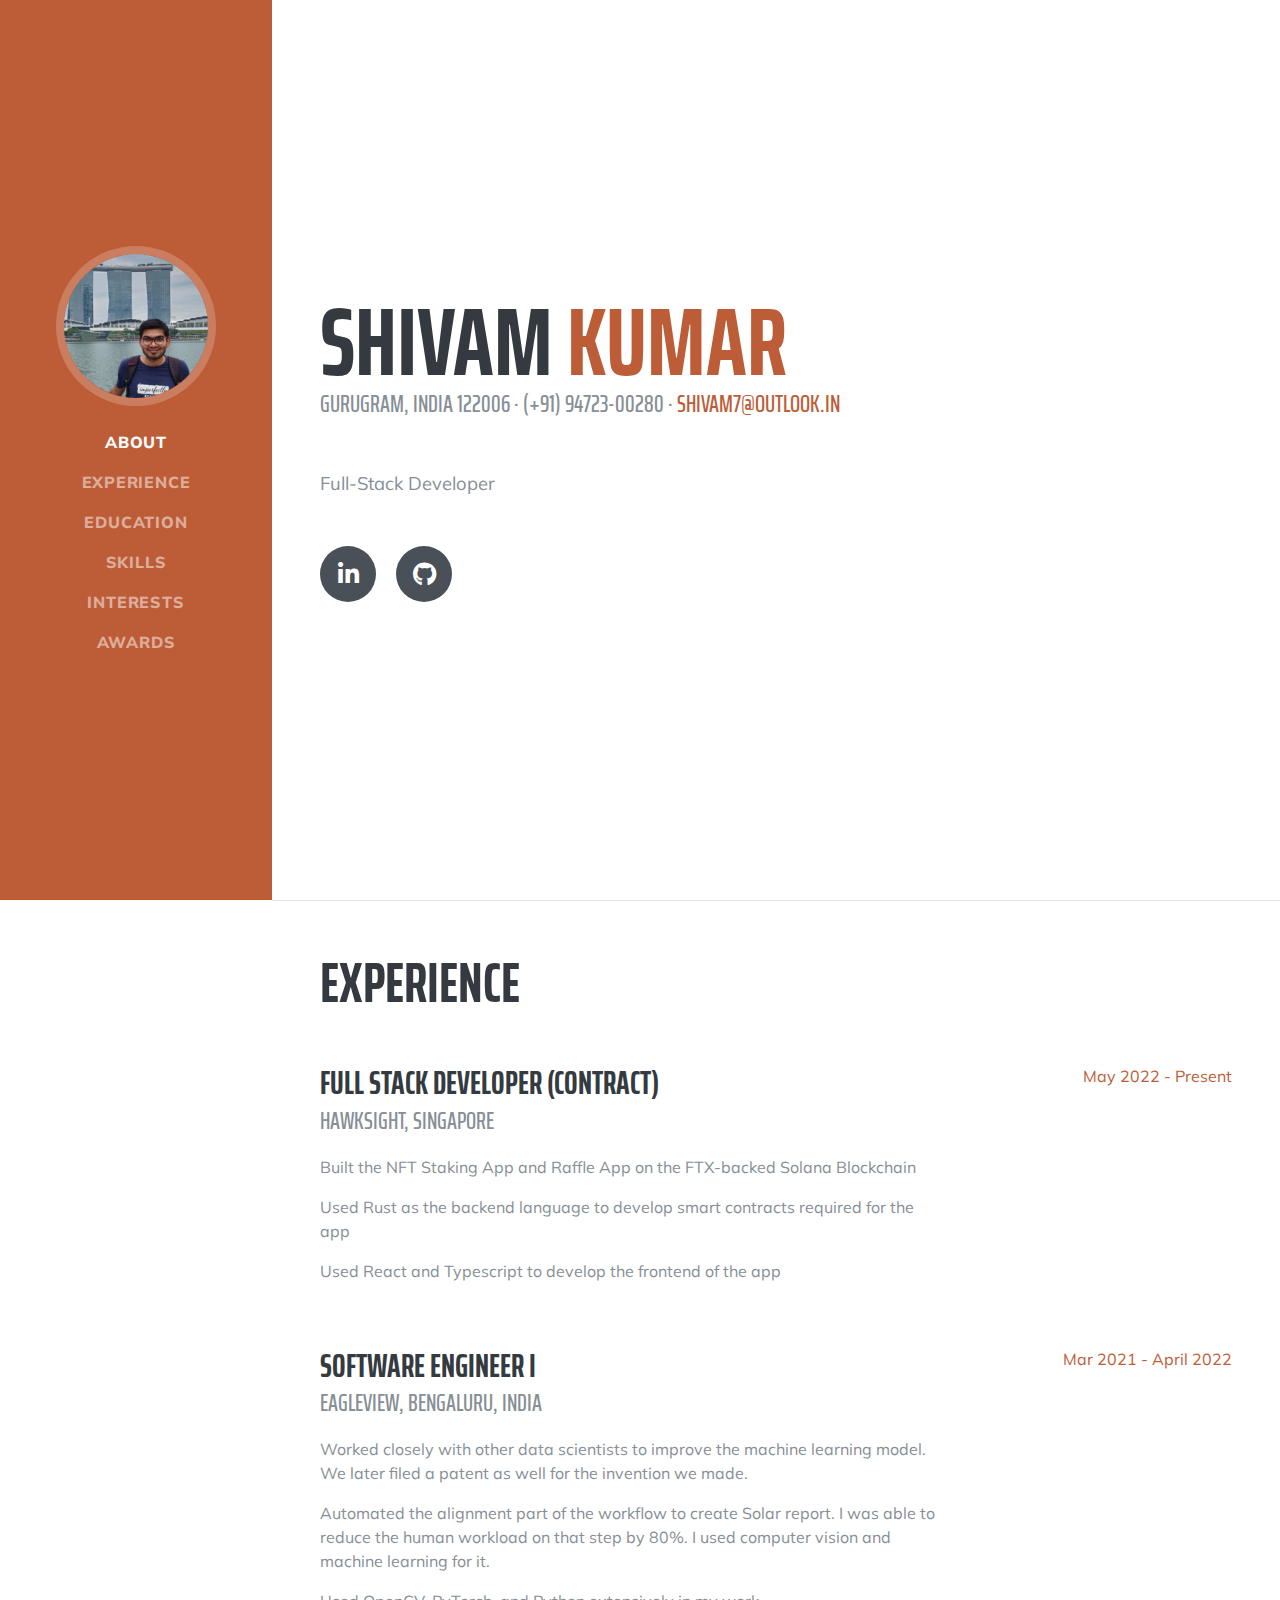
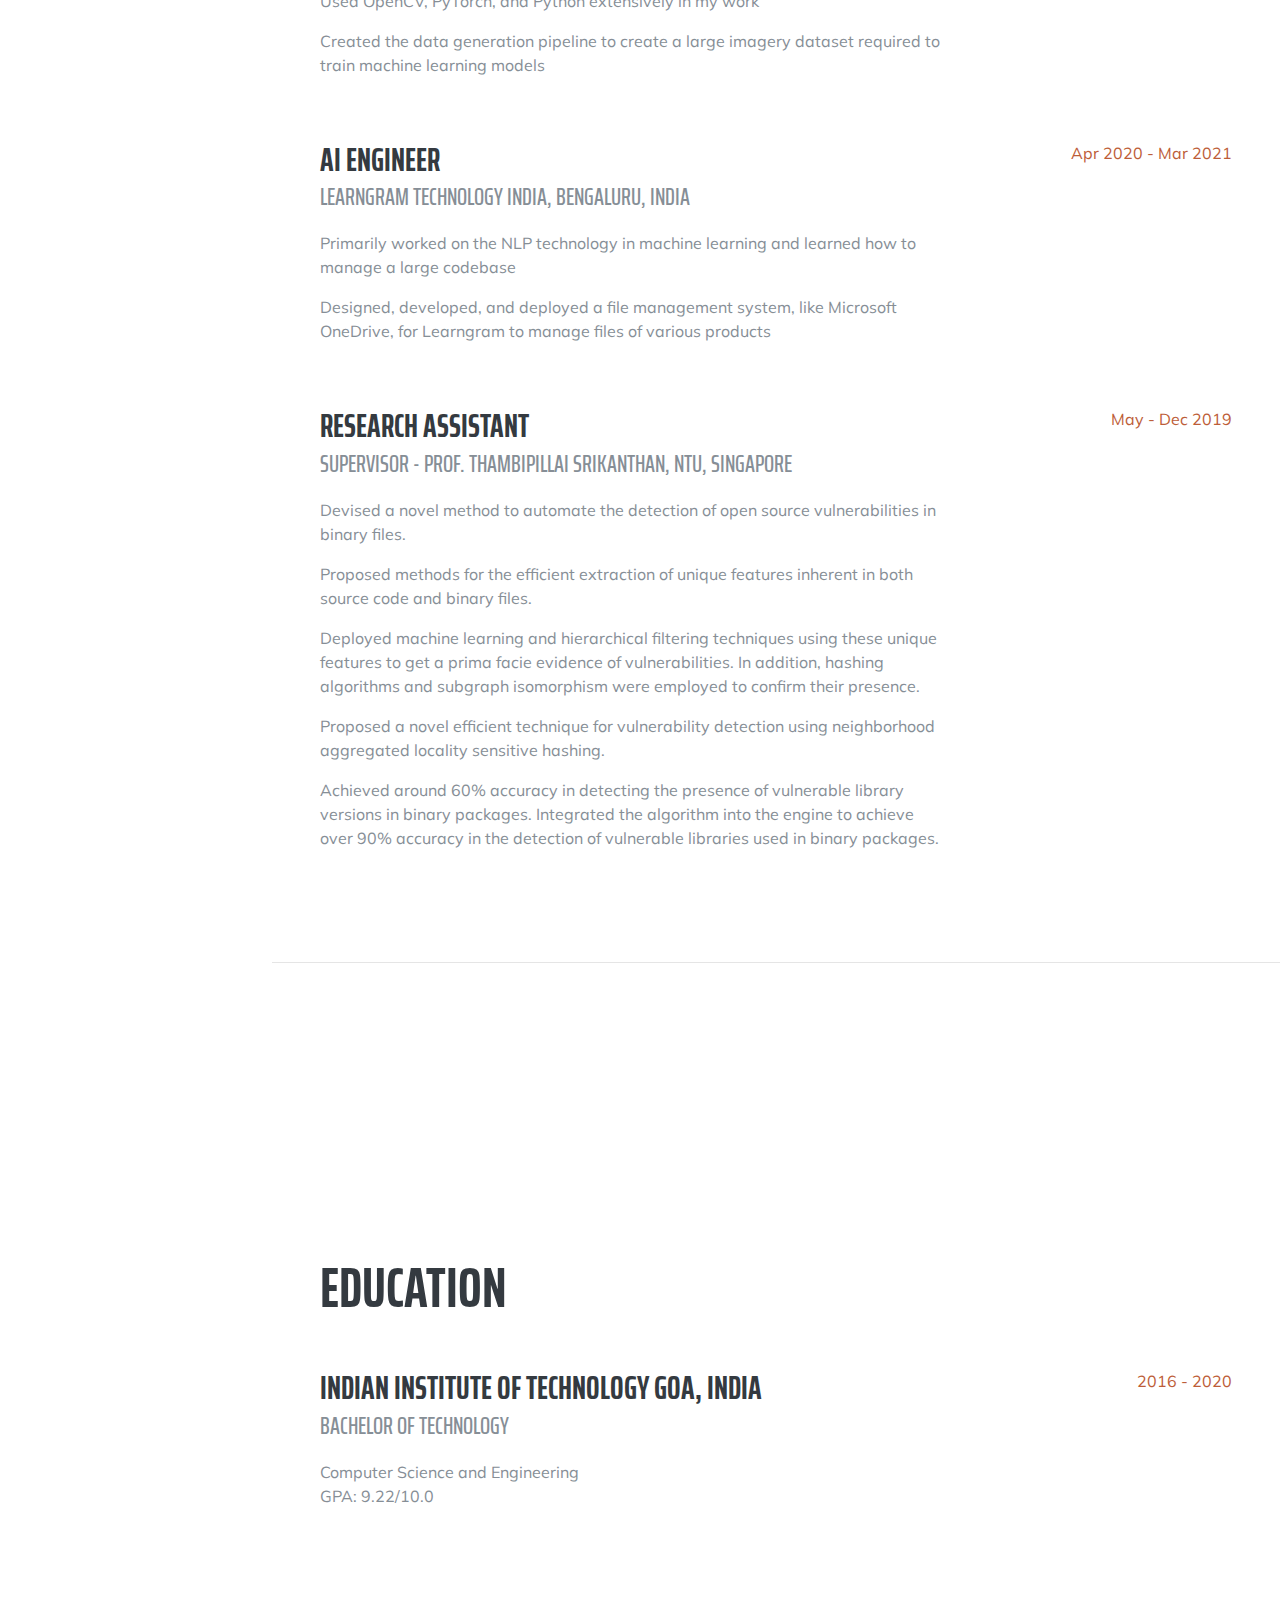
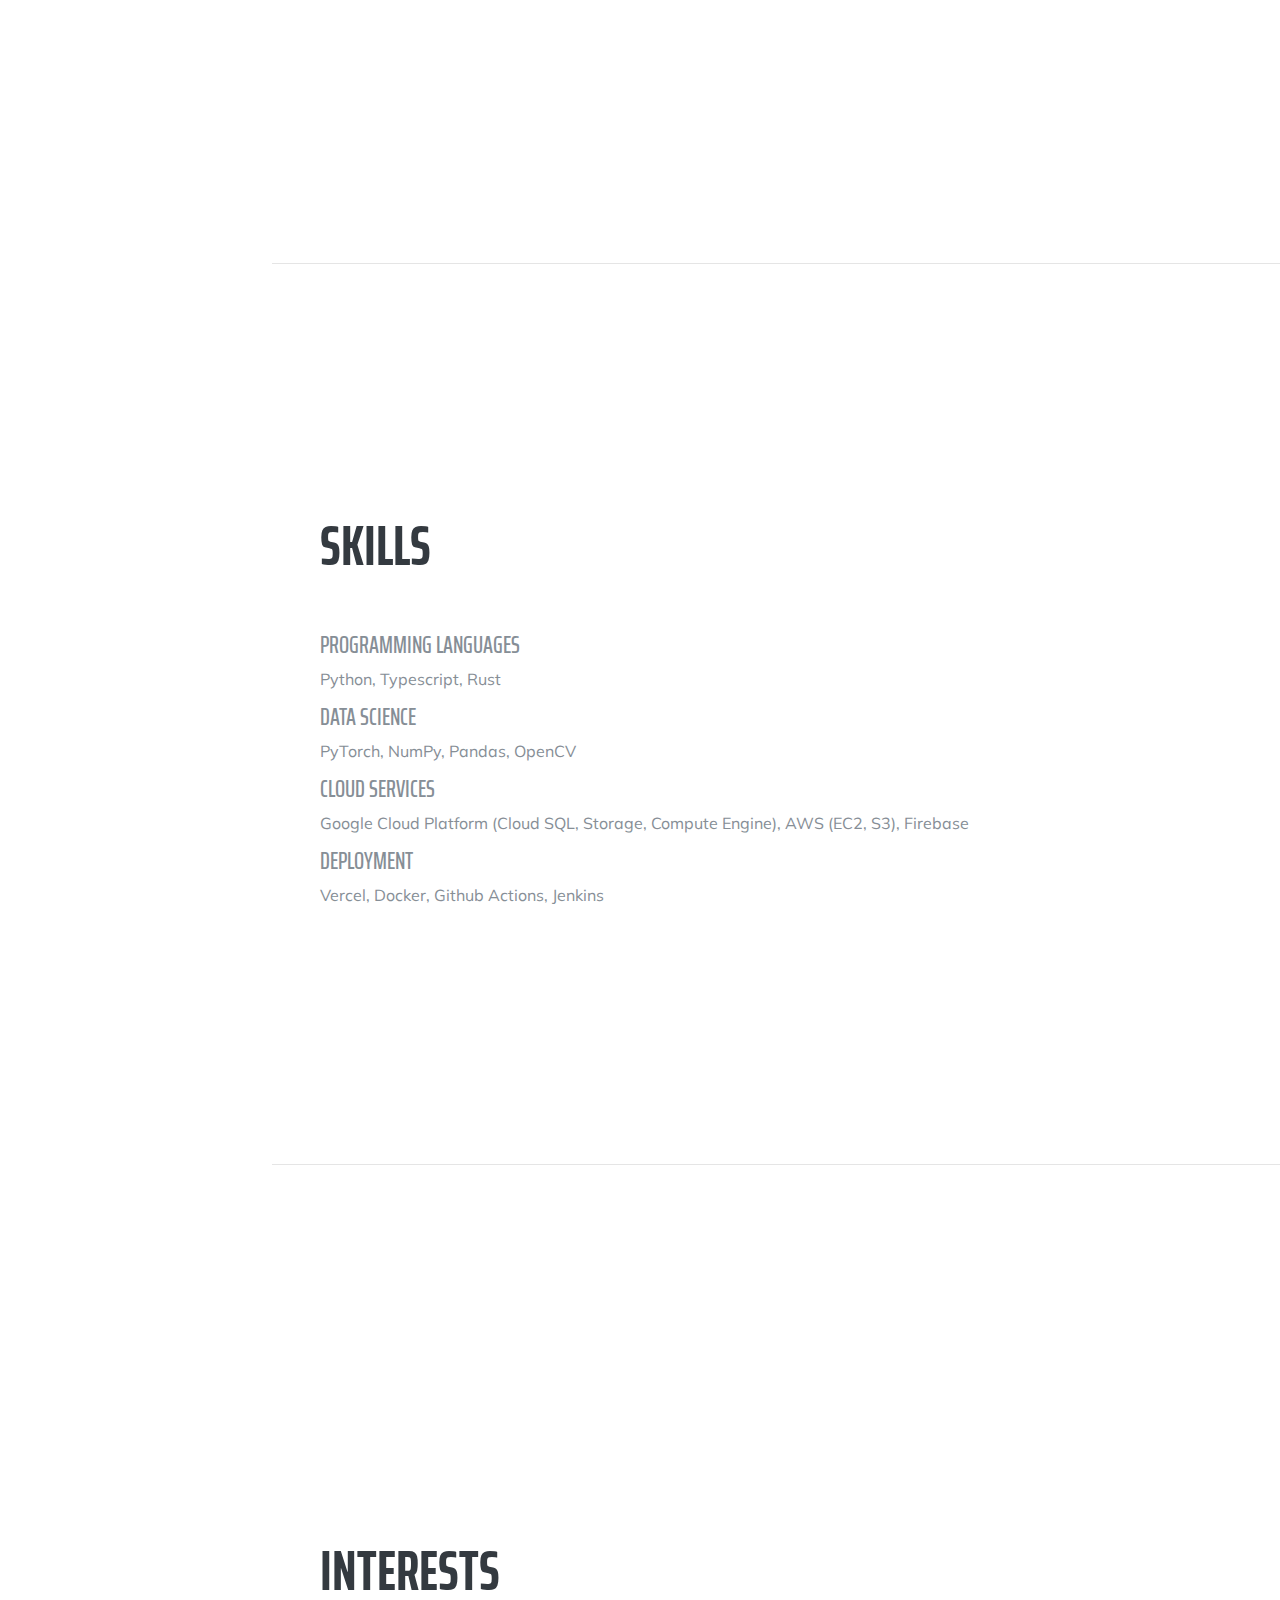
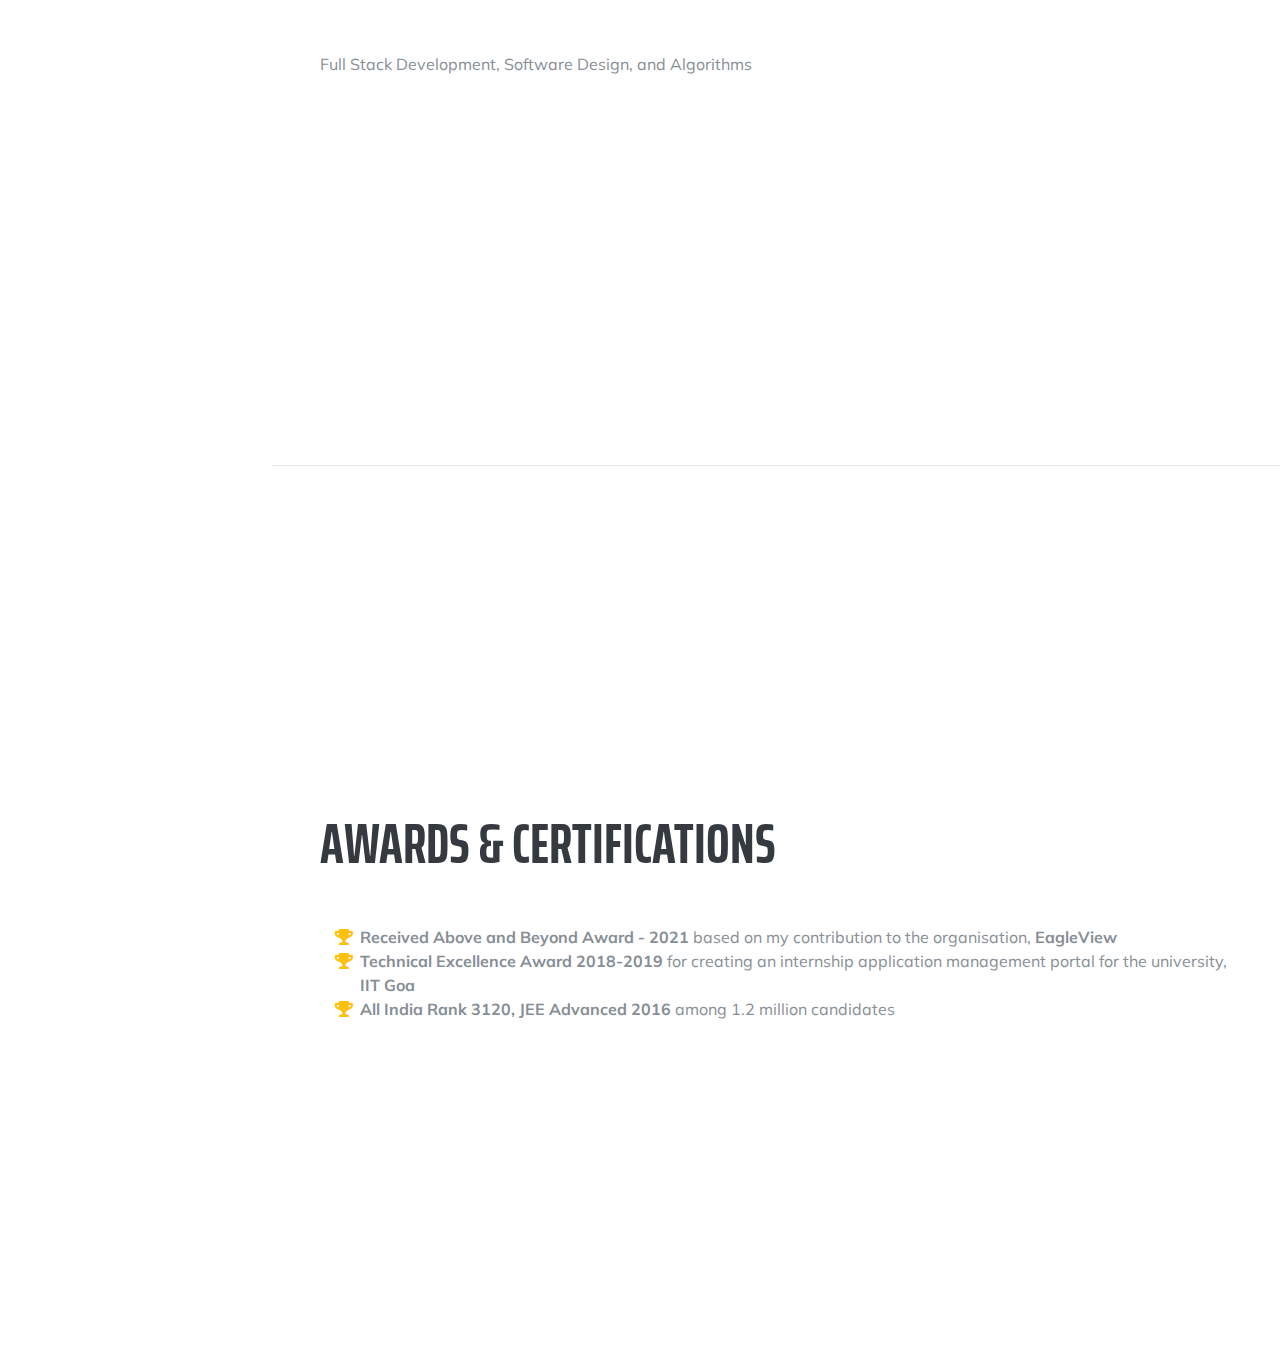
==== commit 0aa3ca0b: "update: update info on the website" ====
--- a/index.html
+++ b/index.html
@@ -1,194 +1,296 @@
 <!DOCTYPE html>
 <html lang="en">
-
-<head>
-
-  <meta charset="utf-8">
-  <meta name="viewport" content="width=device-width, initial-scale=1, shrink-to-fit=no">
-  <meta name="description" content="">
-  <meta name="author" content="">
-
-  <title>Resume - Start Bootstrap Theme</title>
-
-  <!-- Bootstrap core CSS -->
-  <link href="vendor/bootstrap/css/bootstrap.min.css" rel="stylesheet">
-
-  <!-- Custom fonts for this template -->
-  <link href="https://fonts.googleapis.com/css?family=Saira+Extra+Condensed:500,700" rel="stylesheet">
-  <link href="https://fonts.googleapis.com/css?family=Muli:400,400i,800,800i" rel="stylesheet">
-  <link href="vendor/fontawesome-free/css/all.min.css" rel="stylesheet">
-
-  <!-- Custom styles for this template -->
-  <link href="css/resume.min.css" rel="stylesheet">
-
-</head>
-
-<body id="page-top">
-
-  <nav class="navbar navbar-expand-lg navbar-dark bg-primary fixed-top" id="sideNav">
-    <a class="navbar-brand js-scroll-trigger" href="#page-top">
-      <span class="d-block d-lg-none">Clarence Taylor</span>
-      <span class="d-none d-lg-block">
-        <img class="img-fluid img-profile rounded-circle mx-auto mb-2" src="img/profile.jpg" alt="">
-      </span>
-    </a>
-    <button class="navbar-toggler" type="button" data-toggle="collapse" data-target="#navbarSupportedContent" aria-controls="navbarSupportedContent" aria-expanded="false" aria-label="Toggle navigation">
-      <span class="navbar-toggler-icon"></span>
-    </button>
-    <div class="collapse navbar-collapse" id="navbarSupportedContent">
-      <ul class="navbar-nav">
-        <li class="nav-item">
-          <a class="nav-link js-scroll-trigger" href="#about">About</a>
-        </li>
-        <li class="nav-item">
-          <a class="nav-link js-scroll-trigger" href="#experience">Experience</a>
-        </li>
-        <li class="nav-item">
-          <a class="nav-link js-scroll-trigger" href="#education">Education</a>
-        </li>
-        <li class="nav-item">
-          <a class="nav-link js-scroll-trigger" href="#skills">Skills</a>
-        </li>
-        <li class="nav-item">
-          <a class="nav-link js-scroll-trigger" href="#interests">Interests</a>
-        </li>
-        <li class="nav-item">
-          <a class="nav-link js-scroll-trigger" href="#awards">Awards</a>
-        </li>
-      </ul>
-    </div>
-  </nav>
-
-  <div class="container-fluid p-0">
-
-    <section class="resume-section p-3 p-lg-5 d-flex align-items-center" id="about">
-      <div class="w-100">
-        <h1 class="mb-0">Shivam
-          <span class="text-primary">Kumar</span>
-        </h1>
-        <div class="subheading mb-5">Room 102 Block 1 IIT GOA Hostel · Farmagudi Ponda, Goa, India 403401 · (+91) 94723-00280 ·
-          <a href="mailto:shivam.kumar.16001@iitgoa.ac.in">shivam.kumar.16001@iitgoa.ac.in</a>
-        </div>
-        <p class="lead mb-5">Final Year Undergraduate at Indian Institute of Technology Goa, India</p>
-        <div class="social-icons">
-          <a href="https://www.linkedin.com/in/shivamkumar7/">
-            <i class="fab fa-linkedin-in"></i>
-          </a>
-          <a href="https://github.com/shivamiitgoa">
-            <i class="fab fa-github"></i>
-          </a>
-          <!-- <a href="#">
+  <head>
+    <meta charset="utf-8" />
+    <meta
+      name="viewport"
+      content="width=device-width, initial-scale=1, shrink-to-fit=no"
+    />
+    <meta name="description" content="" />
+    <meta name="author" content="" />
+
+    <title>Shivam Kumar</title>
+
+    <!-- Bootstrap core CSS -->
+    <link href="vendor/bootstrap/css/bootstrap.min.css" rel="stylesheet" />
+
+    <!-- Custom fonts for this template -->
+    <link
+      href="https://fonts.googleapis.com/css?family=Saira+Extra+Condensed:500,700"
+      rel="stylesheet"
+    />
+    <link
+      href="https://fonts.googleapis.com/css?family=Muli:400,400i,800,800i"
+      rel="stylesheet"
+    />
+    <link href="vendor/fontawesome-free/css/all.min.css" rel="stylesheet" />
+
+    <!-- Custom styles for this template -->
+    <link href="css/resume.min.css" rel="stylesheet" />
+  </head>
+
+  <body id="page-top">
+    <nav
+      class="navbar navbar-expand-lg navbar-dark bg-primary fixed-top"
+      id="sideNav"
+    >
+      <a class="navbar-brand js-scroll-trigger" href="#page-top">
+        <span class="d-block d-lg-none">Shivam Kumar</span>
+        <span class="d-none d-lg-block">
+          <img
+            class="img-fluid img-profile rounded-circle mx-auto mb-2"
+            src="img/profile.jpg"
+            alt=""
+          />
+        </span>
+      </a>
+      <button
+        class="navbar-toggler"
+        type="button"
+        data-toggle="collapse"
+        data-target="#navbarSupportedContent"
+        aria-controls="navbarSupportedContent"
+        aria-expanded="false"
+        aria-label="Toggle navigation"
+      >
+        <span class="navbar-toggler-icon"></span>
+      </button>
+      <div class="collapse navbar-collapse" id="navbarSupportedContent">
+        <ul class="navbar-nav">
+          <li class="nav-item">
+            <a class="nav-link js-scroll-trigger" href="#about">About</a>
+          </li>
+          <li class="nav-item">
+            <a class="nav-link js-scroll-trigger" href="#experience"
+              >Experience</a
+            >
+          </li>
+          <li class="nav-item">
+            <a class="nav-link js-scroll-trigger" href="#education"
+              >Education</a
+            >
+          </li>
+          <li class="nav-item">
+            <a class="nav-link js-scroll-trigger" href="#skills">Skills</a>
+          </li>
+          <li class="nav-item">
+            <a class="nav-link js-scroll-trigger" href="#interests"
+              >Interests</a
+            >
+          </li>
+          <li class="nav-item">
+            <a class="nav-link js-scroll-trigger" href="#awards">Awards</a>
+          </li>
+        </ul>
+      </div>
+    </nav>
+
+    <div class="container-fluid p-0">
+      <section
+        class="resume-section p-3 p-lg-5 d-flex align-items-center"
+        id="about"
+      >
+        <div class="w-100">
+          <h1 class="mb-0">
+            Shivam
+            <span class="text-primary">Kumar</span>
+          </h1>
+          <div class="subheading mb-5">
+            Gurugram, India 122006 · (+91) 94723-00280 ·
+            <a href="mailto:shivam7@outlook.in">shivam7@outlook.in</a>
+          </div>
+          <p class="lead mb-5">Full-Stack Developer</p>
+          <div class="social-icons">
+            <a href="https://www.linkedin.com/in/shivamkumar7/">
+              <i class="fab fa-linkedin-in"></i>
+            </a>
+            <a href="https://github.com/shivamiitgoa">
+              <i class="fab fa-github"></i>
+            </a>
+            <!-- <a href="#">
             <i class="fab fa-twitter"></i>
           </a>
           <a href="#">
             <i class="fab fa-facebook-f"></i>
           </a> -->
-        </div>
-      </div>
-    </section>
-
-    <hr class="m-0">
-
-    <section class="resume-section p-3 p-lg-5 d-flex justify-content-center" id="experience">
-      <div class="w-100">
-        <h2 class="mb-5">Experience</h2>
-
-        <div class="resume-item d-flex flex-column flex-md-row justify-content-between mb-5">
-          <div class="resume-content">
-            <h3 class="mb-0">Research Assistant</h3>
-            <div class="subheading mb-3">Cyber Security Research Centre @ NTU</div>
-            <p>Developed DVast, An automated method for Vulnerability Detection in Binary Files, under the supervision of Prof Thambipillai Srikanthan.</p>
-          </div>
-          <div class="resume-date text-md-right">
-            <span class="text-primary">May 2019 - Present</span>
-          </div>
-        </div>
-
-        <!-- <div class="resume-item d-flex flex-column flex-md-row justify-content-between mb-5">
-          <div class="resume-content">
-            <h3 class="mb-0">Web Developer</h3>
-            <div class="subheading mb-3">Intelitec Solutions</div>
-            <p>Capitalize on low hanging fruit to identify a ballpark value added activity to beta test. Override the digital divide with additional clickthroughs from DevOps. Nanotechnology immersion along the information highway will close the loop on focusing solely on the bottom line.</p>
-          </div>
-          <div class="resume-date text-md-right">
-            <span class="text-primary">December 2011 - March 2013</span>
-          </div>
-        </div>
-
-        <div class="resume-item d-flex flex-column flex-md-row justify-content-between mb-5">
-          <div class="resume-content">
-            <h3 class="mb-0">Junior Web Designer</h3>
-            <div class="subheading mb-3">Shout! Media Productions</div>
-            <p>Podcasting operational change management inside of workflows to establish a framework. Taking seamless key performance indicators offline to maximise the long tail. Keeping your eye on the ball while performing a deep dive on the start-up mentality to derive convergence on cross-platform integration.</p>
-          </div>
-          <div class="resume-date text-md-right">
-            <span class="text-primary">July 2010 - December 2011</span>
-          </div>
-        </div>
-
-        <div class="resume-item d-flex flex-column flex-md-row justify-content-between">
-          <div class="resume-content">
-            <h3 class="mb-0">Web Design Intern</h3>
-            <div class="subheading mb-3">Shout! Media Productions</div>
-            <p>Collaboratively administrate empowered markets via plug-and-play networks. Dynamically procrastinate B2C users after installed base benefits. Dramatically visualize customer directed convergence without revolutionary ROI.</p>
-          </div>
-          <div class="resume-date text-md-right">
-            <span class="text-primary">September 2008 - June 2010</span>
-          </div>
-        </div> -->
-
-      </div>
-
-    </section>
-
-    <hr class="m-0">
-
-    <section class="resume-section p-3 p-lg-5 d-flex align-items-center" id="education">
-      <div class="w-100">
-        <h2 class="mb-5">Education</h2>
-
-        <div class="resume-item d-flex flex-column flex-md-row justify-content-between mb-5">
-          <div class="resume-content">
-            <h3 class="mb-0">Indian Institute of Technology Goa, India</h3>
-            <div class="subheading mb-3">Bachelor of Technology</div>
-            <div>Computer Science and Engineering</div>
-            <p>GPA: 9.21</p>
-          </div>
-          <div class="resume-date text-md-right">
-            <span class="text-primary">August 2016 - Present</span>
-          </div>
-        </div>
-
-        <!-- <div class="resume-item d-flex flex-column flex-md-row justify-content-between">
-          <div class="resume-content">
-            <h3 class="mb-0">James Buchanan High School</h3>
-            <div class="subheading mb-3">Technology Magnet Program</div>
-            <p>GPA: 3.56</p>
-          </div>
-          <div class="resume-date text-md-right">
-            <span class="text-primary">August 2002 - May 2006</span>
-          </div>
-        </div> -->
-
-      </div>
-    </section>
-
-    <hr class="m-0">
-
-    <section class="resume-section p-3 p-lg-5 d-flex align-items-center" id="skills">
-      <div class="w-100">
-        <h2 class="mb-5">Skills</h2>
-
-        <div class="subheading mb-3">Programming Languages &amp; Tools</div>
-        <ul class="subheadig mb-2">
-          <li>Python3</li>
-          <li>C++</li>
-          <li>TensorFlow</li>
-          <li>Radare2</li>
-          <li>Ghidra</li>
-        </ul>
-
-        <!-- <ul class="list-inline dev-icons">
+          </div>
+        </div>
+      </section>
+
+      <hr class="m-0" />
+
+      <section
+        class="resume-section p-3 p-lg-5 d-flex justify-content-center"
+        id="experience"
+      >
+        <div class="w-100">
+          <h2 class="mb-5">Experience</h2>
+
+          <div
+            class="resume-item d-flex flex-column flex-md-row justify-content-between mb-5"
+          >
+            <div class="resume-content">
+              <h3 class="mb-0">Full Stack Developer (Contract)</h3>
+              <div class="subheading mb-3">Hawksight, Singapore</div>
+              <p>
+                Built the NFT Staking App and Raffle App on the FTX-backed
+                Solana Blockchain
+              </p>
+              <p>
+                Used Rust as the backend language to develop smart contracts
+                required for the app
+              </p>
+              <p>
+                Used React and Typescript to develop the frontend of the app
+              </p>
+            </div>
+            <div class="resume-date text-md-right">
+              <span class="text-primary">May 2022 - Present</span>
+            </div>
+          </div>
+
+          <div
+            class="resume-item d-flex flex-column flex-md-row justify-content-between mb-5"
+          >
+            <div class="resume-content">
+              <h3 class="mb-0">Software Engineer I</h3>
+              <div class="subheading mb-3">EagleView, Bengaluru, India</div>
+              <p>
+                Worked closely with other data scientists to improve the machine
+                learning model. We later filed a patent as well for the
+                invention we made.
+              </p>
+              <p>
+                Automated the alignment part of the workflow to create Solar
+                report. I was able to reduce the human workload on that step by
+                80%. I used computer vision and machine learning for it.
+              </p>
+              <p>Used OpenCV, PyTorch, and Python extensively in my work</p>
+              <p>
+                Created the data generation pipeline to create a large imagery
+                dataset required to train machine learning models
+              </p>
+            </div>
+            <div class="resume-date text-md-right">
+              <span class="text-primary">Mar 2021 - April 2022</span>
+            </div>
+          </div>
+
+          <div
+            class="resume-item d-flex flex-column flex-md-row justify-content-between mb-5"
+          >
+            <div class="resume-content">
+              <h3 class="mb-0">AI Engineer</h3>
+              <div class="subheading mb-3">
+                Learngram Technology India, Bengaluru, India
+              </div>
+              <p>
+                Primarily worked on the NLP technology in machine learning and
+                learned how to manage a large codebase
+              </p>
+              <p>
+                Designed, developed, and deployed a file management system, like
+                Microsoft OneDrive, for Learngram to manage files of various
+                products
+              </p>
+            </div>
+            <div class="resume-date text-md-right">
+              <span class="text-primary">Apr 2020 - Mar 2021</span>
+            </div>
+          </div>
+
+          <div
+            class="resume-item d-flex flex-column flex-md-row justify-content-between mb-5"
+          >
+            <div class="resume-content">
+              <h3 class="mb-0">Research Assistant</h3>
+              <div class="subheading mb-3">
+                Supervisor - Prof. Thambipillai Srikanthan, NTU, Singapore
+              </div>
+              <p>
+                Devised a novel method to automate the detection of open source
+                vulnerabilities in binary files.
+              </p>
+              <p>
+                Proposed methods for the efficient extraction of unique features
+                inherent in both source code and binary files.
+              </p>
+              <p>
+                Deployed machine learning and hierarchical filtering techniques
+                using these unique features to get a prima facie evidence of
+                vulnerabilities. In addition, hashing algorithms and subgraph
+                isomorphism were employed to confirm their presence.
+              </p>
+              <p>
+                Proposed a novel efficient technique for vulnerability detection
+                using neighborhood aggregated locality sensitive hashing.
+              </p>
+              <p>
+                Achieved around 60% accuracy in detecting the presence of
+                vulnerable library versions in binary packages. Integrated the
+                algorithm into the engine to achieve over 90% accuracy in the
+                detection of vulnerable libraries used in binary packages.
+              </p>
+            </div>
+            <div class="resume-date text-md-right">
+              <span class="text-primary">May - Dec 2019</span>
+            </div>
+          </div>
+        </div>
+      </section>
+
+      <hr class="m-0" />
+
+      <section
+        class="resume-section p-3 p-lg-5 d-flex align-items-center"
+        id="education"
+      >
+        <div class="w-100">
+          <h2 class="mb-5">Education</h2>
+
+          <div
+            class="resume-item d-flex flex-column flex-md-row justify-content-between mb-5"
+          >
+            <div class="resume-content">
+              <h3 class="mb-0">Indian Institute of Technology Goa, India</h3>
+              <div class="subheading mb-3">Bachelor of Technology</div>
+              <div>Computer Science and Engineering</div>
+              <p>GPA: 9.22/10.0</p>
+            </div>
+            <div class="resume-date text-md-right">
+              <span class="text-primary">2016 - 2020</span>
+            </div>
+          </div>
+        </div>
+      </section>
+
+      <hr class="m-0" />
+
+      <section
+        class="resume-section p-3 p-lg-5 d-flex align-items-center"
+        id="skills"
+      >
+        <div class="w-100">
+          <h2 class="mb-5">Skills</h2>
+
+          <div class="subheading mb-1">Programming Languages</div>
+          <div class="subheadig mb-2">Python, Typescript, Rust</div>
+
+          <div class="subheading mb-1">Data Science</div>
+          <div class="subheadig mb-2">PyTorch, NumPy, Pandas, OpenCV</div>
+
+          <div class="subheading mb-1">Cloud services</div>
+          <div class="subheadig mb-2">
+            Google Cloud Platform (Cloud SQL, Storage, Compute Engine), AWS
+            (EC2, S3), Firebase
+          </div>
+
+          <div class="subheading mb-1">Deployment</div>
+          <div class="subheadig mb-2">
+            Vercel, Docker, Github Actions, Jenkins
+          </div>
+
+          <!-- <ul class="list-inline dev-icons">
           <li class="list-inline-item">
             <i class="fab fa-python"></i>
           </li>
@@ -227,7 +329,7 @@
           </li>
         </ul> -->
 
-        <!-- <div class="subheading mb-3">Workflow</div>
+          <!-- <div class="subheading mb-3">Workflow</div>
         <ul class="fa-ul mb-0">
           <li>
             <i class="fa-li fa fa-check"></i>
@@ -242,31 +344,48 @@
             <i class="fa-li fa fa-check"></i>
             Agile Development &amp; Scrum</li>
         </ul> -->
-      </div>
-    </section>
-
-    <hr class="m-0">
-
-    <section class="resume-section p-3 p-lg-5 d-flex align-items-center" id="interests">
-      <div class="w-100">
-        <h2 class="mb-5">Interests</h2>
-        <p>Interested in the fields of algorithms and theoretical Computer Science.</p>
-      </div>
-    </section>
-
-    <hr class="m-0">
-
-    <section class="resume-section p-3 p-lg-5 d-flex align-items-center" id="awards">
-      <div class="w-100">
-        <h2 class="mb-5">Awards &amp; Certifications</h2>
-        <ul class="fa-ul mb-0">
-          <li>
-            <i class="fa-li fa fa-university text-warning"></i>
-            Rank 3120, JEE Advanced 2016 (amongst 120,000 candidates)</li>
-          <!-- <li>
-            <i class="fa-li fa fa-trophy text-warning"></i>
-            Mobile Web Specialist - Google Certification</li>
-          <li>
+        </div>
+      </section>
+
+      <hr class="m-0" />
+
+      <section
+        class="resume-section p-3 p-lg-5 d-flex align-items-center"
+        id="interests"
+      >
+        <div class="w-100">
+          <h2 class="mb-5">Interests</h2>
+          <p>Full Stack Development, Software Design, and Algorithms</p>
+        </div>
+      </section>
+
+      <hr class="m-0" />
+
+      <section
+        class="resume-section p-3 p-lg-5 d-flex align-items-center"
+        id="awards"
+      >
+        <div class="w-100">
+          <h2 class="mb-5">Awards &amp; Certifications</h2>
+          <ul class="fa-ul mb-0">
+            <li>
+              <i class="fa-li fa fa-trophy text-warning"></i>
+              <b>Received Above and Beyond Award - 2021</b> based on my
+              contribution to the organisation, <b>EagleView</b>
+            </li>
+            <li>
+              <i class="fa-li fa fa-trophy text-warning"></i>
+              <b>Technical Excellence Award 2018-2019</b> for creating an
+              internship application management portal for the university,
+              <b>IIT Goa</b>
+            </li>
+            <li>
+              <i class="fa-li fa fa-trophy text-warning"></i>
+              <b>All India Rank 3120, JEE Advanced 2016</b> among 1.2 million
+              candidates
+            </li>
+
+            <!-- <li>
             <i class="fa-li fa fa-trophy text-warning"></i>
             1<sup>st</sup>
             Place - University of Colorado Boulder - Emerging Tech Competition 2009</li>
@@ -286,22 +405,19 @@
             <i class="fa-li fa fa-trophy text-warning"></i>
             3<sup>rd</sup>
             Place - James Buchanan High School - Hackathon 2005</li> -->
-        </ul>
-      </div>
-    </section>
-
-  </div>
-
-  <!-- Bootstrap core JavaScript -->
-  <script src="vendor/jquery/jquery.min.js"></script>
-  <script src="vendor/bootstrap/js/bootstrap.bundle.min.js"></script>
-
-  <!-- Plugin JavaScript -->
-  <script src="vendor/jquery-easing/jquery.easing.min.js"></script>
-
-  <!-- Custom scripts for this template -->
-  <script src="js/resume.min.js"></script>
-
-</body>
-
+          </ul>
+        </div>
+      </section>
+    </div>
+
+    <!-- Bootstrap core JavaScript -->
+    <script src="vendor/jquery/jquery.min.js"></script>
+    <script src="vendor/bootstrap/js/bootstrap.bundle.min.js"></script>
+
+    <!-- Plugin JavaScript -->
+    <script src="vendor/jquery-easing/jquery.easing.min.js"></script>
+
+    <!-- Custom scripts for this template -->
+    <script src="js/resume.min.js"></script>
+  </body>
 </html>
